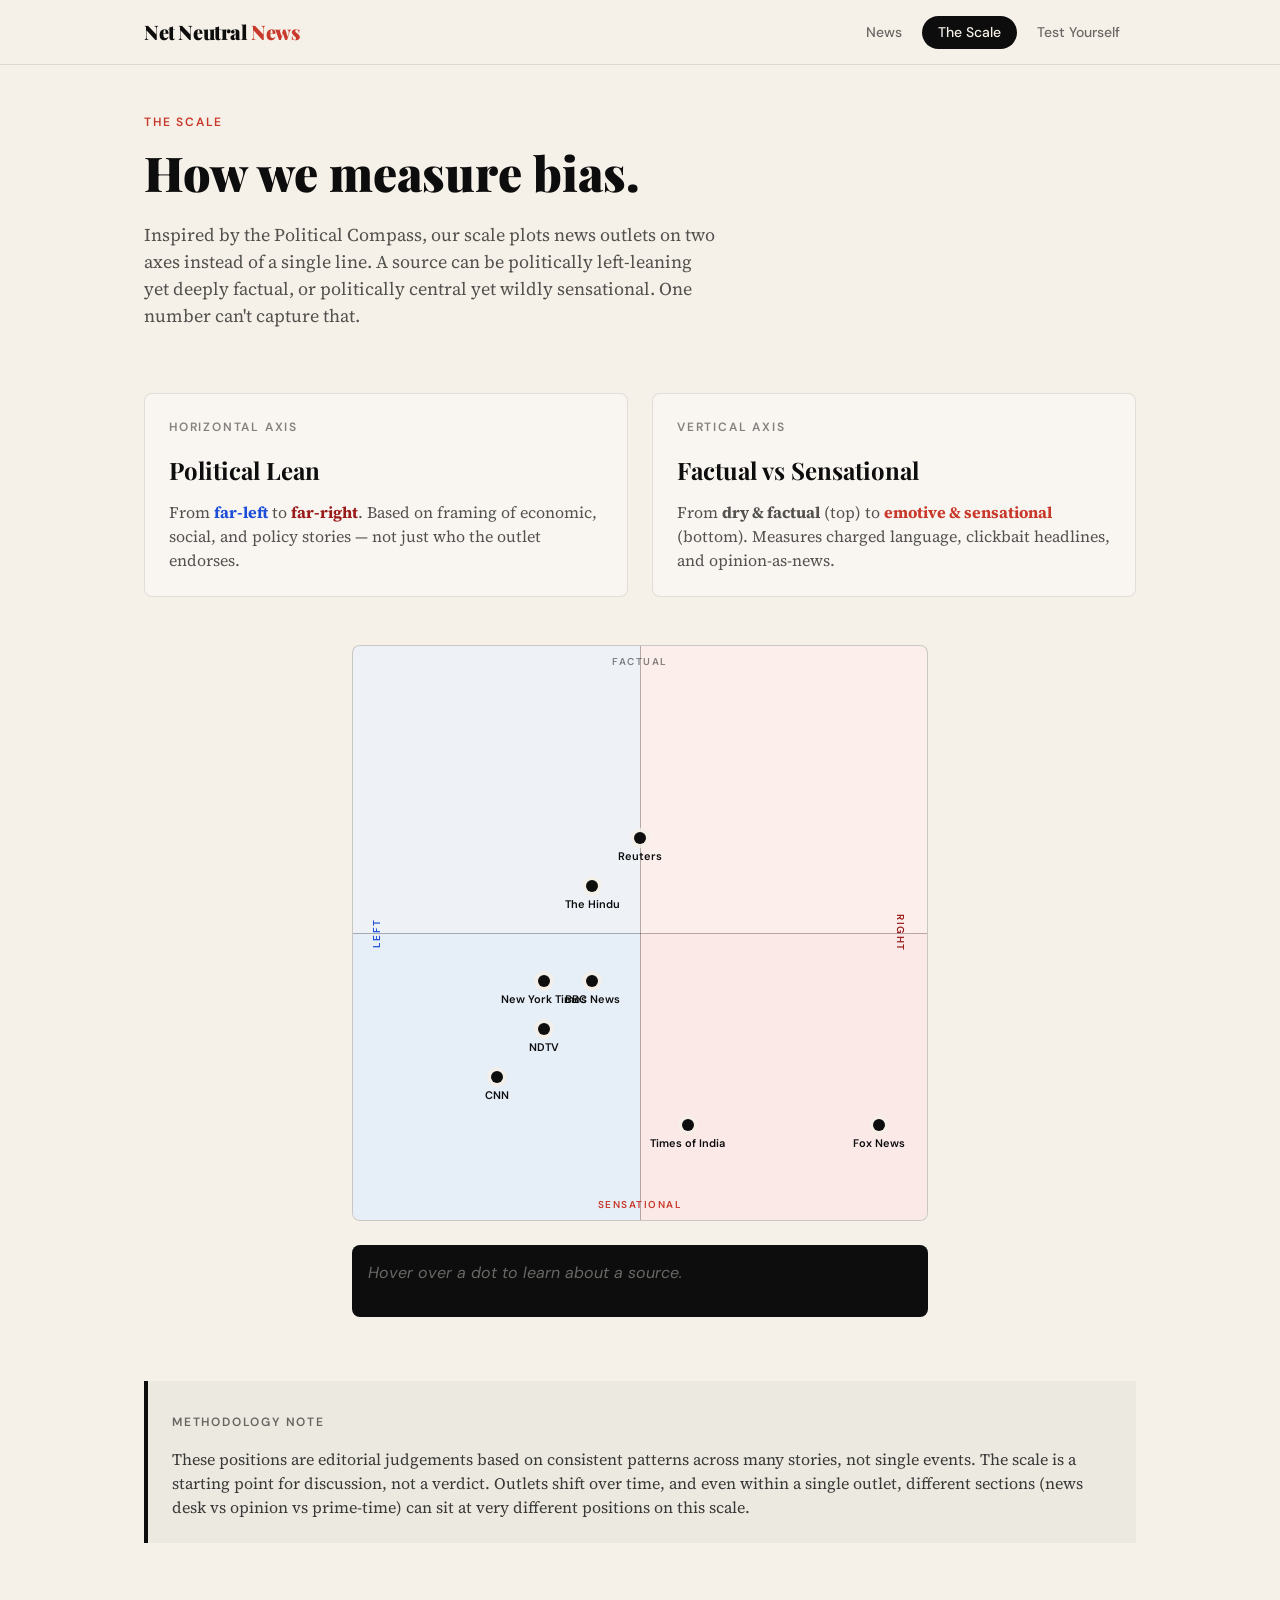
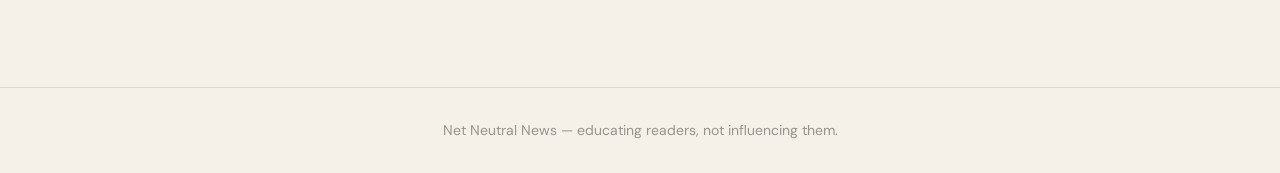
==== compass/index.html @ 78da89da "Fix: moved files to repo root" ====
<!DOCTYPE html>
<html lang="en">
<head>
  <meta charset="UTF-8">
  <meta name="viewport" content="width=device-width, initial-scale=1.0">
  <title>The Scale · Net Neutral News</title>
  <link rel="stylesheet" href="/assets/css/style.css">
</head>
<body>
  <div id="navbar-slot"></div>

  <div class="container">
    <p class="eyebrow">The Scale</p>
    <h1 class="hero">How we measure bias.</h1>
    <p class="lede">
      Inspired by the Political Compass, our scale plots news outlets on two axes
      instead of a single line. A source can be politically left-leaning yet deeply
      factual, or politically central yet wildly sensational. One number can't
      capture that.
    </p>

    <div class="compass-axes-grid">
      <div class="axis-card">
        <p class="eyebrow" style="color: rgba(13,13,13,0.5)">Horizontal Axis</p>
        <h3>Political Lean</h3>
        <p style="color: rgba(13,13,13,0.7)">
          From <strong style="color: #1d4ed8">far-left</strong> to
          <strong style="color: #991b1b">far-right</strong>. Based on framing of
          economic, social, and policy stories — not just who the outlet endorses.
        </p>
      </div>
      <div class="axis-card">
        <p class="eyebrow" style="color: rgba(13,13,13,0.5)">Vertical Axis</p>
        <h3>Factual vs Sensational</h3>
        <p style="color: rgba(13,13,13,0.7)">
          From <strong>dry & factual</strong> (top) to
          <strong style="color: var(--accent)">emotive & sensational</strong> (bottom).
          Measures charged language, clickbait headlines, and opinion-as-news.
        </p>
      </div>
    </div>

    <div class="compass-plot-wrapper">
      <div class="compass-plot" id="compass-plot">
        <div class="compass-quadrants"><div></div><div></div><div></div><div></div></div>
        <div class="compass-axis-h"></div>
        <div class="compass-axis-v"></div>
        <div class="compass-label top">Factual</div>
        <div class="compass-label bottom">Sensational</div>
        <div class="compass-label left">Left</div>
        <div class="compass-label right">Right</div>
      </div>
      <div class="compass-info empty" id="compass-info">
        Hover over a dot to learn about a source.
      </div>
    </div>

    <div class="method-note">
      <p class="eyebrow" style="color: rgba(13,13,13,0.6)">Methodology Note</p>
      <p>
        These positions are editorial judgements based on consistent patterns across
        many stories, not single events. The scale is a starting point for discussion,
        not a verdict. Outlets shift over time, and even within a single outlet,
        different sections (news desk vs opinion vs prime-time) can sit at very
        different positions on this scale.
      </p>
    </div>
  </div>

  <div id="footer-slot"></div>

  <script src="/assets/js/site.js"></script>
  <script>
    renderSiteChrome('compass');

    (async function () {
      const plot = document.getElementById('compass-plot');
      const info = document.getElementById('compass-info');
      try {
        const sources = await loadJSON('sources/sources.json');

        // Plot each source
        sources.forEach((s) => {
          const x = biasToPercent(s.bias.political);
          // factual high = top of chart = low percent.
          // We store "sensational" so map: y = biasToPercent(sensational)
          const y = biasToPercent(s.bias.sensational);

          const dot = document.createElement('div');
          dot.className = 'compass-dot';
          dot.style.left = `${x}%`;
          dot.style.top  = `${y}%`;
          dot.innerHTML = `
            <div class="point"></div>
            <div class="dot-label">${escapeHTML(s.name)}</div>
          `;
          dot.addEventListener('mouseenter', () => {
            info.classList.remove('empty');
            info.innerHTML = `
              <div class="name">${escapeHTML(s.name)}</div>
              <div class="desc">${escapeHTML(s.description)}</div>
            `;
          });
          dot.addEventListener('mouseleave', () => {
            info.classList.add('empty');
            info.innerHTML = 'Hover over a dot to learn about a source.';
          });
          plot.appendChild(dot);
        });

        // If user came here via a shared link with ?x=...&y=..., plot them too
        const params = new URLSearchParams(window.location.search);
        const ux = parseFloat(params.get('x'));
        const uy = parseFloat(params.get('y'));
        if (!isNaN(ux) && !isNaN(uy)) {
          const dot = document.createElement('div');
          dot.className = 'compass-dot user-dot';
          dot.style.left = `${biasToPercent(ux)}%`;
          dot.style.top  = `${biasToPercent(uy)}%`;
          dot.innerHTML = `
            <div class="point"></div>
            <div class="dot-label">You</div>
          `;
          plot.appendChild(dot);

          info.classList.remove('empty');
          info.innerHTML = `
            <div class="name">Your position</div>
            <div class="desc">
              Political: ${biasLabel(ux)} (${ux.toFixed(1)}) ·
              ${uy >= 0 ? 'Sensational' : 'Factual'} (${Math.abs(uy).toFixed(1)})
            </div>
          `;
        }
      } catch (err) {
        console.error(err);
        info.innerHTML = 'Failed to load source data.';
      }
    })();
  </script>
</body>
</html>
---- assets/css/style.css ----
@import url('https://fonts.googleapis.com/css2?family=Playfair+Display:wght@400;700;900&family=Source+Serif+4:ital,wght@0,400;0,600;1,400&family=DM+Sans:wght@400;500;600;700&display=swap');

:root {
  --ink: #0D0D0D;
  --paper: #F5F0E8;
  --accent: #C8392B;
  --mist: #ECE9E1;
  --green: #16a34a;
  --red: #dc2626;
}

* { box-sizing: border-box; margin: 0; padding: 0; }

html, body { background: var(--paper); color: var(--ink); }
body {
  font-family: 'Source Serif 4', Georgia, serif;
  min-height: 100vh;
  line-height: 1.5;
}
a { color: inherit; text-decoration: none; }
button { font: inherit; cursor: pointer; }

/* ─── Navbar ───────────────────────────────────────────────── */
.navbar {
  border-bottom: 1px solid rgba(13, 13, 13, 0.1);
  background: rgba(245, 240, 232, 0.9);
  backdrop-filter: blur(8px);
  position: sticky;
  top: 0;
  z-index: 50;
}
.navbar-inner {
  max-width: 1024px;
  margin: 0 auto;
  padding: 0 1rem;
  height: 64px;
  display: flex;
  align-items: center;
  justify-content: space-between;
}
.logo {
  font-family: 'Playfair Display', serif;
  font-weight: 900;
  font-size: 1.25rem;
  letter-spacing: -0.02em;
}
.logo .accent { color: var(--accent); }
.nav-links { display: flex; gap: 0.25rem; flex-wrap: wrap; }
.nav-link {
  padding: 0.375rem 1rem;
  border-radius: 9999px;
  font-family: 'DM Sans', sans-serif;
  font-size: 0.875rem;
  font-weight: 500;
  color: rgba(13, 13, 13, 0.6);
  transition: all 0.2s;
}
.nav-link:hover { color: var(--ink); background: var(--mist); }
.nav-link.active { background: var(--ink); color: var(--paper); }

/* ─── Layout ───────────────────────────────────────────────── */
.container { max-width: 1024px; margin: 0 auto; padding: 3rem 1rem; }
.container-narrow { max-width: 768px; margin: 0 auto; padding: 3rem 1rem; }

/* ─── Typography ───────────────────────────────────────────── */
.eyebrow {
  font-family: 'DM Sans', sans-serif;
  font-size: 0.75rem;
  font-weight: 600;
  letter-spacing: 0.15em;
  text-transform: uppercase;
  color: var(--accent);
  margin-bottom: 1rem;
}
h1.hero {
  font-family: 'Playfair Display', serif;
  font-weight: 900;
  font-size: 3rem;
  line-height: 1.05;
  margin-bottom: 1.5rem;
}
.lede {
  font-size: 1.125rem;
  color: rgba(13, 13, 13, 0.7);
  max-width: 36rem;
  margin-bottom: 4rem;
}
.font-display { font-family: 'Playfair Display', serif; }
.font-ui { font-family: 'DM Sans', sans-serif; }

/* ─── Story list ───────────────────────────────────────────── */
.story-card {
  display: block;
  padding: 1.5rem;
  border: 1px solid rgba(13, 13, 13, 0.1);
  border-radius: 0.5rem;
  background: rgba(255, 255, 255, 0.4);
  margin-bottom: 1.5rem;
  transition: all 0.2s;
}
.story-card:hover { background: rgba(255, 255, 255, 0.8); border-color: rgba(13, 13, 13, 0.3); }
.story-card h2 {
  font-family: 'Playfair Display', serif;
  font-weight: 700;
  font-size: 1.5rem;
  margin: 0.5rem 0;
  transition: color 0.2s;
}
.story-card:hover h2 { color: var(--accent); }
.story-meta {
  display: flex; align-items: center; gap: 0.75rem;
  font-family: 'DM Sans', sans-serif; font-size: 0.75rem;
}
.story-meta .category {
  font-weight: 600; letter-spacing: 0.15em;
  text-transform: uppercase; color: var(--accent);
}
.story-meta .date { color: rgba(13, 13, 13, 0.4); }
.story-summary { color: rgba(13, 13, 13, 0.7); }

/* ─── Story detail ─────────────────────────────────────────── */
.back-link {
  font-family: 'DM Sans', sans-serif; font-size: 0.875rem;
  color: rgba(13, 13, 13, 0.4); margin-bottom: 2rem; display: inline-block;
}
.back-link:hover { color: var(--ink); }
.story-header {
  margin-bottom: 3rem; padding-bottom: 2rem;
  border-bottom: 1px solid rgba(13, 13, 13, 0.1);
}
.story-header h1 {
  font-family: 'Playfair Display', serif;
  font-weight: 900; font-size: 3rem; line-height: 1.1; margin: 1rem 0 1.5rem;
}
.story-summary-large { font-size: 1.25rem; color: rgba(13, 13, 13, 0.7); }
.section-label {
  font-family: 'DM Sans', sans-serif;
  font-size: 0.75rem; font-weight: 600;
  letter-spacing: 0.15em; text-transform: uppercase;
  color: rgba(13, 13, 13, 0.5); margin-bottom: 1.5rem;
}
.coverage {
  border: 1px solid rgba(13, 13, 13, 0.1);
  border-radius: 0.5rem; padding: 1.5rem;
  background: rgba(255, 255, 255, 0.4);
  margin-bottom: 1.5rem;
}
.coverage-head {
  display: flex; justify-content: space-between;
  gap: 1rem; margin-bottom: 1rem; flex-wrap: wrap;
}
.source-name { font-family: 'Playfair Display', serif; font-weight: 700; font-size: 1.125rem; }
.source-desc { font-family: 'DM Sans', sans-serif; font-size: 0.75rem; color: rgba(13, 13, 13, 0.5); margin-top: 0.125rem; }
.coverage-headline {
  font-family: 'Playfair Display', serif; font-weight: 700; font-size: 1.25rem;
  margin-bottom: 0.5rem; line-height: 1.3;
}
.coverage-excerpt { font-style: italic; color: rgba(13, 13, 13, 0.7); margin-bottom: 1rem; }
.bias-notes {
  border-left: 2px solid var(--accent);
  padding: 0.25rem 0 0.25rem 1rem;
  background: rgba(200, 57, 43, 0.05);
}
.bias-notes-label {
  font-family: 'DM Sans', sans-serif; font-size: 0.625rem; font-weight: 600;
  letter-spacing: 0.15em; text-transform: uppercase;
  color: var(--accent); margin-bottom: 0.25rem;
}
.bias-notes-text { font-family: 'DM Sans', sans-serif; font-size: 0.875rem; color: rgba(13, 13, 13, 0.8); }
.read-original {
  display: inline-block; margin-top: 1rem;
  font-family: 'DM Sans', sans-serif; font-size: 0.75rem;
  color: rgba(13, 13, 13, 0.4);
}
.read-original:hover { color: var(--accent); }

/* ─── Bias mini-bar (in coverage) ──────────────────────────── */
.bias-indicator { width: 10rem; flex-shrink: 0; }
.bias-bar-header { display: flex; justify-content: space-between; margin-bottom: 0.375rem;
  font-family: 'DM Sans', sans-serif; font-size: 0.625rem;
  font-weight: 600; letter-spacing: 0.15em; text-transform: uppercase;
}
.bias-bar-header .lbl { color: rgba(13, 13, 13, 0.5); }
.bias-bar-header .val { color: var(--ink); }
.bias-bar {
  position: relative; height: 0.5rem; border-radius: 9999px;
  background: linear-gradient(to right,
    #1d4ed8 0%, #3b82f6 20%, #93c5fd 35%,
    #16a34a 50%, #fca5a5 65%, #ef4444 80%, #991b1b 100%);
}
.bias-marker {
  position: absolute; top: 50%;
  transform: translate(-50%, -50%);
  width: 0.75rem; height: 0.75rem;
  background: var(--ink); border-radius: 9999px;
  border: 2px solid var(--paper);
  box-shadow: 0 2px 4px rgba(0,0,0,0.2);
}

/* ─── Reflection block ─────────────────────────────────────── */
.reflection {
  background: var(--ink); color: var(--paper);
  padding: 2rem; border-radius: 0.5rem; margin-top: 4rem;
}
.reflection h3 { font-family: 'Playfair Display', serif; font-size: 1.5rem; line-height: 1.3; margin: 0.75rem 0 1rem; }
.reflection .quiet { color: rgba(245, 240, 232, 0.6); }
.btn {
  display: inline-block; padding: 0.5rem 1.25rem;
  background: var(--accent); color: var(--paper);
  border-radius: 9999px; border: none;
  font-family: 'DM Sans', sans-serif; font-size: 0.875rem; font-weight: 600;
  transition: background 0.2s;
}
.btn:hover { background: #a82d22; }
.btn-dark { background: var(--ink); }
.btn-dark:hover { background: var(--accent); }
.btn-ghost { background: transparent; color: var(--ink); border: 1px solid rgba(13,13,13,0.2); }
.btn-ghost:hover { background: var(--mist); }

/* ─── Compass page ─────────────────────────────────────────── */
.compass-axes-grid {
  display: grid; grid-template-columns: 1fr 1fr;
  gap: 1.5rem; margin-bottom: 3rem;
}
@media (max-width: 720px) { .compass-axes-grid { grid-template-columns: 1fr; } }
.axis-card {
  border: 1px solid rgba(13, 13, 13, 0.1);
  border-radius: 0.5rem; padding: 1.5rem;
  background: rgba(255, 255, 255, 0.4);
}
.axis-card h3 {
  font-family: 'Playfair Display', serif;
  font-weight: 700; font-size: 1.5rem; margin: 0.5rem 0 0.75rem;
}
.compass-plot-wrapper { max-width: 36rem; margin: 0 auto; }
.compass-plot {
  position: relative; aspect-ratio: 1;
  border: 1px solid rgba(13, 13, 13, 0.2);
  border-radius: 0.5rem;
  background: rgba(255, 255, 255, 0.4);
  overflow: hidden;
}
.compass-quadrants { position: absolute; inset: 0; display: grid; grid-template: 1fr 1fr / 1fr 1fr; }
.compass-quadrants > div:nth-child(1) { background: rgba(219, 234, 254, 0.4); }
.compass-quadrants > div:nth-child(2) { background: rgba(254, 226, 226, 0.4); }
.compass-quadrants > div:nth-child(3) { background: rgba(219, 234, 254, 0.6); }
.compass-quadrants > div:nth-child(4) { background: rgba(254, 226, 226, 0.6); }
.compass-axis-h, .compass-axis-v { position: absolute; background: rgba(13, 13, 13, 0.3); }
.compass-axis-h { top: 50%; left: 0; right: 0; height: 1px; }
.compass-axis-v { left: 50%; top: 0; bottom: 0; width: 1px; }
.compass-label {
  position: absolute;
  font-family: 'DM Sans', sans-serif; font-size: 0.625rem;
  font-weight: 600; letter-spacing: 0.15em; text-transform: uppercase;
}
.compass-label.top { top: 0.5rem; left: 50%; transform: translateX(-50%); color: rgba(13, 13, 13, 0.5); }
.compass-label.bottom { bottom: 0.5rem; left: 50%; transform: translateX(-50%); color: var(--accent); }
.compass-label.left { left: 0.5rem; top: 50%; transform: translateY(-50%) rotate(-90deg); color: #1d4ed8; }
.compass-label.right { right: 0.5rem; top: 50%; transform: translateY(-50%) rotate(90deg); color: #991b1b; }
.compass-dot {
  position: absolute; cursor: pointer;
  transform: translate(-50%, -50%);
  z-index: 2;
}
.compass-dot .point {
  width: 0.75rem; height: 0.75rem;
  border-radius: 9999px; background: var(--ink);
  box-shadow: 0 0 0 4px rgba(245, 240, 232, 0.8);
  transition: all 0.2s;
}
.compass-dot:hover .point { transform: scale(1.5); box-shadow: 0 0 0 4px rgba(200, 57, 43, 0.3); }
.compass-dot .dot-label {
  position: absolute; top: 1rem; left: 50%;
  transform: translateX(-50%); white-space: nowrap;
  font-family: 'DM Sans', sans-serif; font-size: 0.6875rem; font-weight: 600;
}
.compass-dot.user-dot .point {
  background: var(--accent); width: 1.25rem; height: 1.25rem;
  box-shadow: 0 0 0 6px rgba(200, 57, 43, 0.25);
  z-index: 3;
}
.compass-dot.user-dot .dot-label {
  font-weight: 700; color: var(--accent);
  font-size: 0.75rem; top: 1.5rem;
}
.compass-info {
  margin-top: 1.5rem; padding: 1rem;
  background: var(--ink); color: var(--paper);
  border-radius: 0.5rem; min-height: 4.5rem;
}
.compass-info.empty { color: rgba(245, 240, 232, 0.4); font-style: italic; }
.compass-info .name { font-family: 'Playfair Display', serif; font-weight: 700; font-size: 1.125rem; }
.compass-info .desc { font-size: 0.875rem; color: rgba(245, 240, 232, 0.7); margin-top: 0.25rem; }

.method-note {
  margin-top: 4rem; padding: 1.5rem;
  border-left: 4px solid var(--ink); background: var(--mist);
}
.method-note p { color: rgba(13, 13, 13, 0.8); margin-top: 0.5rem; }

/* ─── Quiz ─────────────────────────────────────────────────── */
.quiz-progress-meta {
  display: flex; justify-content: space-between;
  font-family: 'DM Sans', sans-serif; font-size: 0.75rem;
  color: rgba(13, 13, 13, 0.5); margin-bottom: 0.75rem;
}
.quiz-progress-meta .cat {
  text-transform: uppercase; letter-spacing: 0.15em; font-weight: 600;
}
.quiz-progress-bar {
  height: 0.25rem; background: var(--mist);
  border-radius: 9999px; overflow: hidden; margin-bottom: 2.5rem;
}
.quiz-progress-fill {
  height: 100%; background: var(--accent);
  transition: width 0.3s; width: 0%;
}
.quiz-question {
  font-family: 'Playfair Display', serif; font-weight: 700;
  font-size: 1.75rem; line-height: 1.3; margin-bottom: 2rem;
}
.quiz-options { display: flex; flex-direction: column; gap: 0.75rem; margin-bottom: 2rem; }
.quiz-option {
  width: 100%; text-align: left; padding: 1rem;
  border-radius: 0.5rem;
  border: 2px solid rgba(13, 13, 13, 0.1);
  background: rgba(255, 255, 255, 0.4);
  font-family: 'Source Serif 4', Georgia, serif;
  font-size: 1rem; color: var(--ink);
  transition: all 0.2s;
}
.quiz-option:hover:not(:disabled) {
  border-color: rgba(13, 13, 13, 0.4);
  background: rgba(255, 255, 255, 0.8);
}
.quiz-option.selected { border-color: var(--ink); background: rgba(255, 255, 255, 0.95); }
.quiz-option.correct { border-color: var(--green); background: #f0fdf4; }
.quiz-option.wrong { border-color: var(--red); background: #fef2f2; }
.quiz-option.dimmed { opacity: 0.5; }
.quiz-option:disabled { cursor: default; }
.quiz-explanation {
  padding: 1.25rem; background: var(--ink); color: var(--paper);
  border-radius: 0.5rem; margin-bottom: 1.5rem;
}
.quiz-explanation .label {
  font-family: 'DM Sans', sans-serif; font-size: 0.625rem;
  font-weight: 600; letter-spacing: 0.15em; text-transform: uppercase;
  color: var(--accent); margin-bottom: 0.5rem;
}

/* Quiz mode chooser */
.mode-chooser { display: grid; grid-template-columns: 1fr 1fr; gap: 1.25rem; }
@media (max-width: 640px) { .mode-chooser { grid-template-columns: 1fr; } }
.mode-card {
  display: block; padding: 2rem;
  border: 2px solid rgba(13, 13, 13, 0.1);
  border-radius: 0.5rem;
  background: rgba(255, 255, 255, 0.5);
  transition: all 0.2s;
}
.mode-card:hover { border-color: var(--ink); background: rgba(255, 255, 255, 0.9); }
.mode-card h2 { font-family: 'Playfair Display', serif; font-weight: 700; font-size: 1.5rem; margin: 0.5rem 0 0.75rem; }
.mode-card p { color: rgba(13, 13, 13, 0.7); font-size: 0.95rem; }

/* Quiz result */
.quiz-result { text-align: center; }
.quiz-score {
  font-family: 'Playfair Display', serif; font-weight: 900;
  font-size: 4.5rem; margin: 0.5rem 0; line-height: 1;
}
.quiz-verdict {
  font-family: 'Playfair Display', serif; font-weight: 700;
  font-size: 1.5rem; margin-bottom: 1rem;
}
.quiz-result-text { color: rgba(13, 13, 13, 0.7); max-width: 32rem; margin: 0 auto 2rem; }
.quiz-result-actions { display: flex; gap: 0.75rem; justify-content: center; flex-wrap: wrap; }
.share-row {
  margin-top: 1.5rem; padding: 1rem;
  background: var(--mist); border-radius: 0.5rem;
  display: flex; gap: 0.5rem; align-items: center;
}
.share-row input {
  flex: 1; padding: 0.5rem 0.75rem;
  border: 1px solid rgba(13, 13, 13, 0.2);
  border-radius: 0.25rem; background: white;
  font-family: 'DM Sans', sans-serif; font-size: 0.875rem;
  color: var(--ink);
}
.share-row .copy-btn { white-space: nowrap; }
.copy-feedback {
  font-family: 'DM Sans', sans-serif; font-size: 0.75rem;
  color: var(--green); opacity: 0; transition: opacity 0.2s;
}
.copy-feedback.show { opacity: 1; }

footer {
  border-top: 1px solid rgba(13, 13, 13, 0.1);
  margin-top: 6rem; padding: 2rem; text-align: center;
  font-family: 'DM Sans', sans-serif; font-size: 0.875rem;
  color: rgba(13, 13, 13, 0.4);
}

.hidden { display: none !important; }
.empty { font-family: 'DM Sans', sans-serif; color: rgba(13, 13, 13, 0.4); }

@media (max-width: 640px) {
  h1.hero, .story-header h1 { font-size: 2.25rem; }
  .quiz-question { font-size: 1.375rem; }
}
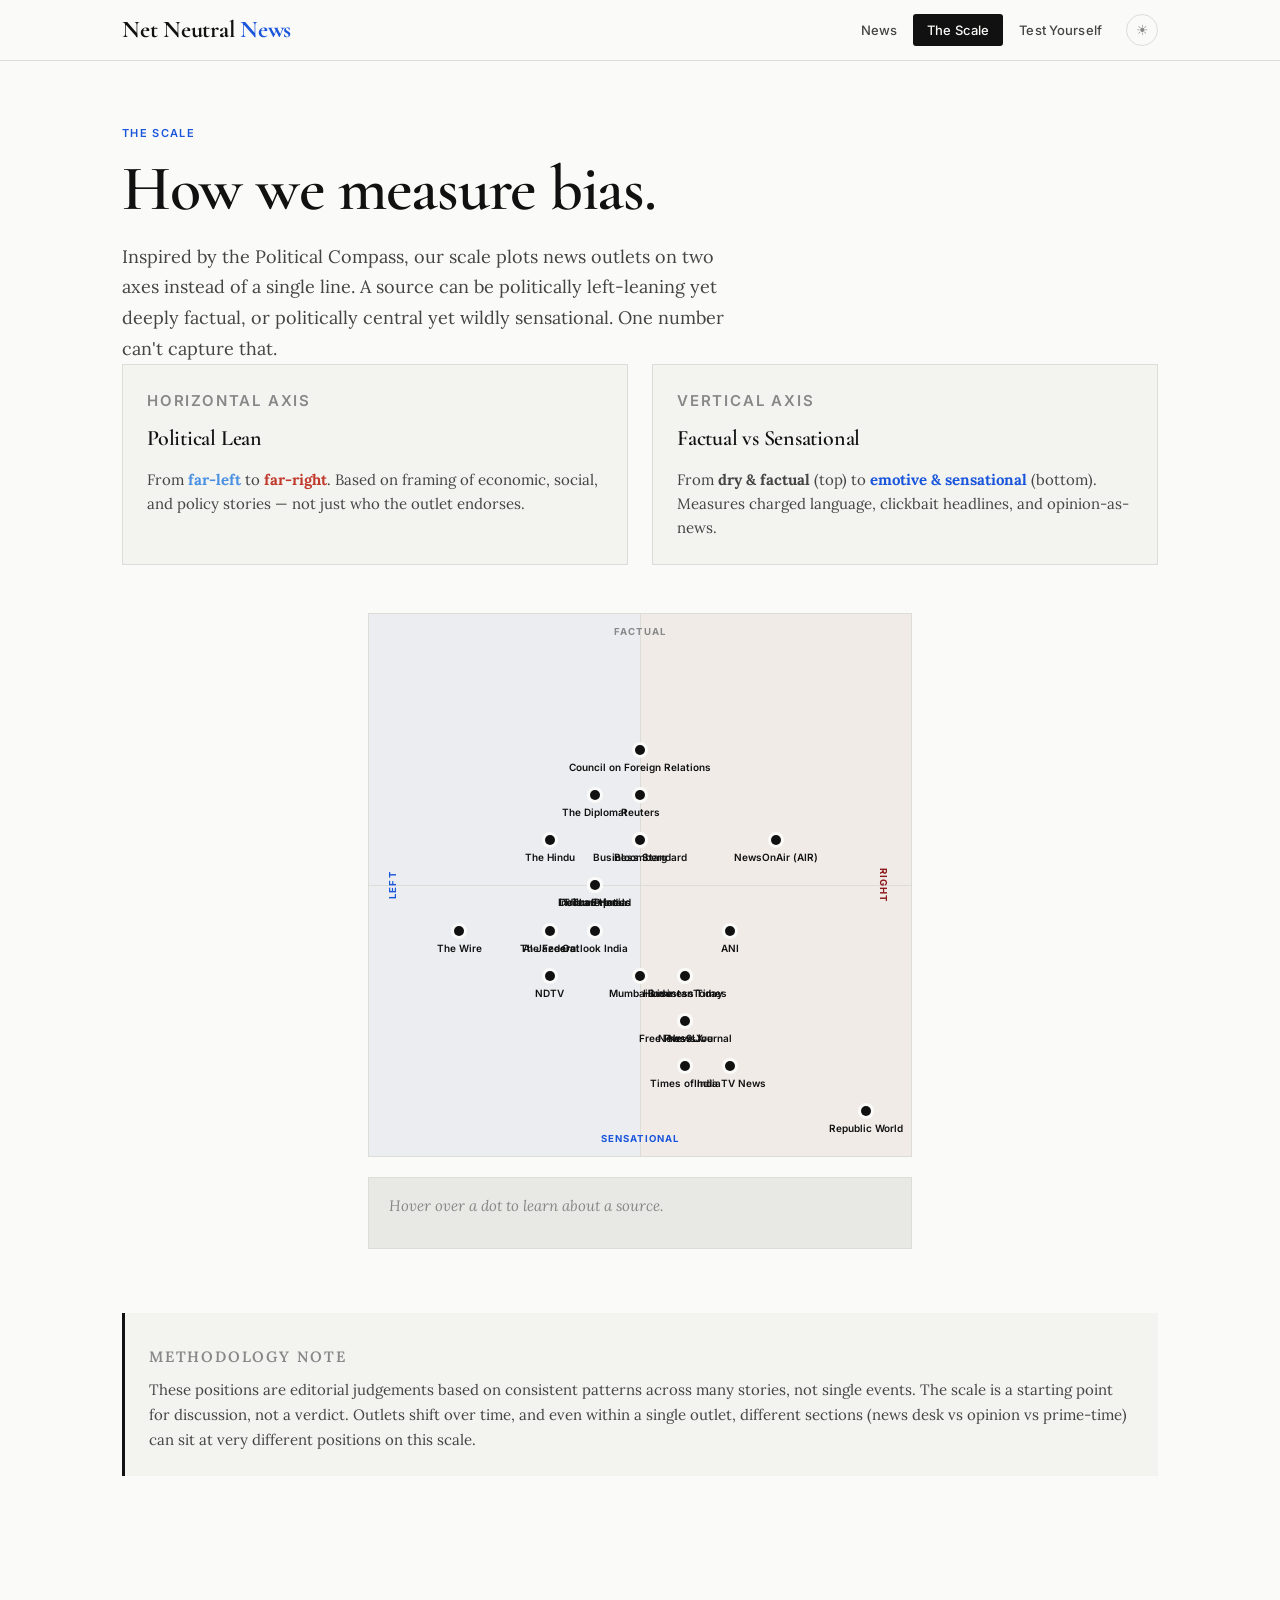
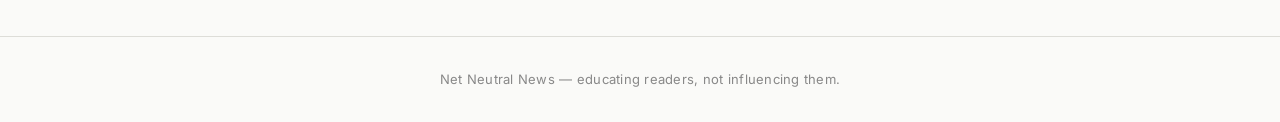
==== commit 4e6c9656: "Fix dark mode readability + high-res result image export" ====
--- a/compass/index.html
+++ b/compass/index.html
@@ -5,12 +5,20 @@
   <meta name="viewport" content="width=device-width, initial-scale=1.0">
   <title>The Scale · Net Neutral News</title>
   <link rel="stylesheet" href="/assets/css/style.css">
+  <style>
+    /* All compass text uses CSS vars — dark mode safe */
+    .axis-card .eyebrow { color: var(--ink-3); }
+    .axis-card p        { color: var(--ink-2); }
+    .method-note .eyebrow { color: var(--ink-3); }
+    .left-col  { color: #4a90e2; }
+    .right-col { color: #c0392b; }
+  </style>
 </head>
 <body>
   <div id="navbar-slot"></div>
 
   <div class="container">
-    <p class="eyebrow">The Scale</p>
+    <p class="eyebrow eyebrow-accent">The Scale</p>
     <h1 class="hero">How we measure bias.</h1>
     <p class="lede">
       Inspired by the Political Compass, our scale plots news outlets on two axes
@@ -21,20 +29,20 @@
 
     <div class="compass-axes-grid">
       <div class="axis-card">
-        <p class="eyebrow" style="color: rgba(13,13,13,0.5)">Horizontal Axis</p>
+        <p class="eyebrow">Horizontal Axis</p>
         <h3>Political Lean</h3>
-        <p style="color: rgba(13,13,13,0.7)">
-          From <strong style="color: #1d4ed8">far-left</strong> to
-          <strong style="color: #991b1b">far-right</strong>. Based on framing of
+        <p>
+          From <strong class="left-col">far-left</strong> to
+          <strong class="right-col">far-right</strong>. Based on framing of
           economic, social, and policy stories — not just who the outlet endorses.
         </p>
       </div>
       <div class="axis-card">
-        <p class="eyebrow" style="color: rgba(13,13,13,0.5)">Vertical Axis</p>
+        <p class="eyebrow">Vertical Axis</p>
         <h3>Factual vs Sensational</h3>
-        <p style="color: rgba(13,13,13,0.7)">
-          From <strong>dry & factual</strong> (top) to
-          <strong style="color: var(--accent)">emotive & sensational</strong> (bottom).
+        <p>
+          From <strong>dry &amp; factual</strong> (top) to
+          <strong style="color: var(--accent)">emotive &amp; sensational</strong> (bottom).
           Measures charged language, clickbait headlines, and opinion-as-news.
         </p>
       </div>
@@ -56,7 +64,7 @@
     </div>
 
     <div class="method-note">
-      <p class="eyebrow" style="color: rgba(13,13,13,0.6)">Methodology Note</p>
+      <p class="eyebrow">Methodology Note</p>
       <p>
         These positions are editorial judgements based on consistent patterns across
         many stories, not single events. The scale is a starting point for discussion,
@@ -79,11 +87,8 @@
       try {
         const sources = await loadJSON('sources/sources.json');
 
-        // Plot each source
         sources.forEach((s) => {
           const x = biasToPercent(s.bias.political);
-          // factual high = top of chart = low percent.
-          // We store "sensational" so map: y = biasToPercent(sensational)
           const y = biasToPercent(s.bias.sensational);
 
           const dot = document.createElement('div');
@@ -108,7 +113,6 @@
           plot.appendChild(dot);
         });
 
-        // If user came here via a shared link with ?x=...&y=..., plot them too
         const params = new URLSearchParams(window.location.search);
         const ux = parseFloat(params.get('x'));
         const uy = parseFloat(params.get('y'));
@@ -117,17 +121,13 @@
           dot.className = 'compass-dot user-dot';
           dot.style.left = `${biasToPercent(ux)}%`;
           dot.style.top  = `${biasToPercent(uy)}%`;
-          dot.innerHTML = `
-            <div class="point"></div>
-            <div class="dot-label">You</div>
-          `;
+          dot.innerHTML = `<div class="point"></div><div class="dot-label">You</div>`;
           plot.appendChild(dot);
-
           info.classList.remove('empty');
           info.innerHTML = `
             <div class="name">Your position</div>
             <div class="desc">
-              Political: ${biasLabel(ux)} (${ux.toFixed(1)}) ·
+              Political: ${biasLabel(ux)} (${ux.toFixed(1)}) &nbsp;·&nbsp;
               ${uy >= 0 ? 'Sensational' : 'Factual'} (${Math.abs(uy).toFixed(1)})
             </div>
           `;
--- a/assets/css/style.css
+++ b/assets/css/style.css
@@ -1,409 +1,697 @@
-@import url('https://fonts.googleapis.com/css2?family=Playfair+Display:wght@400;700;900&family=Source+Serif+4:ital,wght@0,400;0,600;1,400&family=DM+Sans:wght@400;500;600;700&display=swap');
-
+@import url('https://fonts.googleapis.com/css2?family=Cormorant+Garamond:ital,wght@0,400;0,500;0,600;0,700;1,400;1,600&family=Lora:ital,wght@0,400;0,500;0,600;1,400;1,500&family=Inter:wght@300;400;500;600;700&display=swap');
+
+/* ─── Design tokens (light) ──────────────────────────────────────── */
 :root {
-  --ink: #0D0D0D;
-  --paper: #F5F0E8;
-  --accent: #C8392B;
-  --mist: #ECE9E1;
-  --green: #16a34a;
-  --red: #dc2626;
-}
-
-* { box-sizing: border-box; margin: 0; padding: 0; }
-
-html, body { background: var(--paper); color: var(--ink); }
+  --ink:         #111111;
+  --ink-2:       #444444;
+  --ink-3:       #888888;
+  --ink-4:       #BBBBBB;
+  --paper:       #FAFAF8;
+  --paper-2:     #F3F3F0;
+  --paper-3:     #E8E8E4;
+  --accent:      #1a56db;
+  --accent-2:    #1340a8;
+  --rule:        #DDDDD8;
+
+  --font-display: 'Cormorant Garamond', 'Georgia', serif;
+  --font-body:    'Lora', 'Georgia', serif;
+  --font-ui:      'Inter', system-ui, sans-serif;
+}
+
+/* ─── Dark mode tokens ───────────────────────────────────────────── */
+body.dark {
+  --ink:         #E8E4DC;
+  --ink-2:       #A8A49C;
+  --ink-3:       #706C66;
+  --ink-4:       #4A4844;
+  --paper:       #141414;
+  --paper-2:     #1C1C1C;
+  --paper-3:     #252525;
+  --accent:      #4d8ef0;
+  --accent-2:    #2d6fd4;
+  --rule:        #2A2A2A;
+}
+
+/* ─── Reset ──────────────────────────────────────────────────────── */
+*, *::before, *::after { box-sizing: border-box; margin: 0; padding: 0; }
+html { font-size: 16px; -webkit-font-smoothing: antialiased; }
 body {
-  font-family: 'Source Serif 4', Georgia, serif;
+  background: var(--paper);
+  color: var(--ink);
+  font-family: var(--font-body);
+  line-height: 1.6;
   min-height: 100vh;
-  line-height: 1.5;
+  transition: background 0.2s, color 0.2s;
 }
 a { color: inherit; text-decoration: none; }
-button { font: inherit; cursor: pointer; }
-
-/* ─── Navbar ───────────────────────────────────────────────── */
+button { font: inherit; cursor: pointer; border: none; background: none; }
+img { display: block; max-width: 100%; }
+
+/* ─── Navbar ─────────────────────────────────────────────────────── */
 .navbar {
-  border-bottom: 1px solid rgba(13, 13, 13, 0.1);
-  background: rgba(245, 240, 232, 0.9);
-  backdrop-filter: blur(8px);
+  border-bottom: 1px solid var(--rule);
+  background: var(--paper);
   position: sticky;
   top: 0;
-  z-index: 50;
+  z-index: 100;
+  transition: background 0.2s, border-color 0.2s;
 }
 .navbar-inner {
-  max-width: 1024px;
+  max-width: 1100px;
   margin: 0 auto;
-  padding: 0 1rem;
-  height: 64px;
+  padding: 0 2rem;
+  height: 60px;
   display: flex;
   align-items: center;
   justify-content: space-between;
 }
 .logo {
-  font-family: 'Playfair Display', serif;
-  font-weight: 900;
-  font-size: 1.25rem;
+  font-family: var(--font-display);
+  font-weight: 700;
+  font-size: 1.5rem;
+  letter-spacing: -0.01em;
+  line-height: 1;
+}
+.logo .accent { color: var(--accent); }
+.nav-links { display: flex; gap: 0.125rem; }
+.nav-link {
+  padding: 0.375rem 0.875rem;
+  border-radius: 3px;
+  font-family: var(--font-ui);
+  font-size: 0.8125rem;
+  font-weight: 500;
+  letter-spacing: 0.01em;
+  color: var(--ink-2);
+  transition: background 0.15s, color 0.15s;
+}
+.nav-link:hover { color: var(--ink); background: var(--paper-2); }
+.nav-link.active { background: var(--ink); color: var(--paper); }
+
+/* Dark mode toggle */
+.dark-toggle {
+  background: none;
+  border: 1px solid var(--rule);
+  color: var(--ink-3);
+  width: 32px;
+  height: 32px;
+  border-radius: 50%;
+  cursor: pointer;
+  display: flex;
+  align-items: center;
+  justify-content: center;
+  font-size: 14px;
+  transition: border-color 0.15s, color 0.15s, background 0.15s;
+  flex-shrink: 0;
+  margin-left: 0.5rem;
+}
+.dark-toggle:hover {
+  border-color: var(--ink-3);
+  color: var(--ink);
+  background: var(--paper-2);
+}
+
+/* ─── Layout ─────────────────────────────────────────────────────── */
+.container        { max-width: 1100px; margin: 0 auto; padding: 4rem 2rem; }
+.container-narrow { max-width:  780px; margin: 0 auto; padding: 4rem 2rem; }
+
+/* ─── Typography ─────────────────────────────────────────────────── */
+.section-label, .eyebrow {
+  font-family: var(--font-ui);
+  font-size: 0.6875rem;
+  font-weight: 600;
+  letter-spacing: 0.12em;
+  text-transform: uppercase;
+  color: var(--ink-3);
+}
+.eyebrow-accent { color: var(--accent); }
+
+h1.hero {
+  font-family: var(--font-display);
+  font-weight: 600;
+  font-size: clamp(2.5rem, 5vw, 4rem);
+  line-height: 1.05;
   letter-spacing: -0.02em;
-}
-.logo .accent { color: var(--accent); }
-.nav-links { display: flex; gap: 0.25rem; flex-wrap: wrap; }
-.nav-link {
-  padding: 0.375rem 1rem;
-  border-radius: 9999px;
-  font-family: 'DM Sans', sans-serif;
+  margin: 0.75rem 0 1.25rem;
+}
+.lede {
+  font-family: var(--font-body);
+  font-size: 1.125rem;
+  color: var(--ink-2);
+  line-height: 1.7;
+  max-width: 38rem;
+}
+
+/* ─── Homepage story list ────────────────────────────────────────── */
+.section-divider {
+  display: flex;
+  align-items: center;
+  gap: 1rem;
+  margin: 3rem 0 1.25rem;
+}
+.section-divider-label {
+  font-family: var(--font-ui);
   font-size: 0.875rem;
-  font-weight: 500;
-  color: rgba(13, 13, 13, 0.6);
-  transition: all 0.2s;
-}
-.nav-link:hover { color: var(--ink); background: var(--mist); }
-.nav-link.active { background: var(--ink); color: var(--paper); }
-
-/* ─── Layout ───────────────────────────────────────────────── */
-.container { max-width: 1024px; margin: 0 auto; padding: 3rem 1rem; }
-.container-narrow { max-width: 768px; margin: 0 auto; padding: 3rem 1rem; }
-
-/* ─── Typography ───────────────────────────────────────────── */
-.eyebrow {
-  font-family: 'DM Sans', sans-serif;
-  font-size: 0.75rem;
-  font-weight: 600;
+  font-weight: 700;
   letter-spacing: 0.15em;
   text-transform: uppercase;
   color: var(--accent);
-  margin-bottom: 1rem;
-}
-h1.hero {
-  font-family: 'Playfair Display', serif;
-  font-weight: 900;
-  font-size: 3rem;
-  line-height: 1.05;
-  margin-bottom: 1.5rem;
-}
-.lede {
-  font-size: 1.125rem;
-  color: rgba(13, 13, 13, 0.7);
-  max-width: 36rem;
-  margin-bottom: 4rem;
-}
-.font-display { font-family: 'Playfair Display', serif; }
-.font-ui { font-family: 'DM Sans', sans-serif; }
-
-/* ─── Story list ───────────────────────────────────────────── */
+  white-space: nowrap;
+}
+.section-divider-rule {
+  flex: 1;
+  height: 1px;
+  background: var(--rule);
+}
 .story-card {
   display: block;
-  padding: 1.5rem;
-  border: 1px solid rgba(13, 13, 13, 0.1);
-  border-radius: 0.5rem;
-  background: rgba(255, 255, 255, 0.4);
-  margin-bottom: 1.5rem;
-  transition: all 0.2s;
-}
-.story-card:hover { background: rgba(255, 255, 255, 0.8); border-color: rgba(13, 13, 13, 0.3); }
+  padding: 1.375rem 0;
+  border-bottom: 1px solid var(--rule);
+  transition: none;
+}
+.story-card:first-of-type { border-top: 1px solid var(--rule); }
+.story-card-inner {
+  display: flex;
+  justify-content: space-between;
+  align-items: flex-start;
+  gap: 2rem;
+}
 .story-card h2 {
-  font-family: 'Playfair Display', serif;
-  font-weight: 700;
-  font-size: 1.5rem;
-  margin: 0.5rem 0;
-  transition: color 0.2s;
+  font-family: var(--font-display);
+  font-weight: 600;
+  font-size: 1.375rem;
+  line-height: 1.2;
+  letter-spacing: -0.01em;
+  margin-bottom: 0.375rem;
+  transition: color 0.15s;
 }
 .story-card:hover h2 { color: var(--accent); }
-.story-meta {
-  display: flex; align-items: center; gap: 0.75rem;
-  font-family: 'DM Sans', sans-serif; font-size: 0.75rem;
-}
-.story-meta .category {
-  font-weight: 600; letter-spacing: 0.15em;
-  text-transform: uppercase; color: var(--accent);
-}
-.story-meta .date { color: rgba(13, 13, 13, 0.4); }
-.story-summary { color: rgba(13, 13, 13, 0.7); }
-
-/* ─── Story detail ─────────────────────────────────────────── */
+.story-card .summary {
+  font-family: var(--font-body);
+  font-size: 0.9375rem;
+  color: var(--ink-2);
+  line-height: 1.55;
+  margin-bottom: 0.5rem;
+}
+.story-card .meta {
+  font-family: var(--font-ui);
+  font-size: 0.75rem;
+  color: var(--ink-4);
+  display: flex;
+  align-items: center;
+  gap: 0.75rem;
+}
+.story-card .source-count {
+  font-family: var(--font-ui);
+  font-size: 0.75rem;
+  color: var(--ink-4);
+  white-space: nowrap;
+  flex-shrink: 0;
+  padding-top: 0.25rem;
+  transition: color 0.15s;
+}
+.story-card:hover .source-count { color: var(--accent); }
+
+/* ─── Story detail ───────────────────────────────────────────────── */
 .back-link {
-  font-family: 'DM Sans', sans-serif; font-size: 0.875rem;
-  color: rgba(13, 13, 13, 0.4); margin-bottom: 2rem; display: inline-block;
+  font-family: var(--font-ui);
+  font-size: 0.8125rem;
+  color: var(--ink-3);
+  display: inline-flex;
+  align-items: center;
+  gap: 0.375rem;
+  margin-bottom: 2.5rem;
+  transition: color 0.15s;
 }
 .back-link:hover { color: var(--ink); }
 .story-header {
-  margin-bottom: 3rem; padding-bottom: 2rem;
-  border-bottom: 1px solid rgba(13, 13, 13, 0.1);
+  padding-bottom: 2.5rem;
+  margin-bottom: 3rem;
+  border-bottom: 3px double var(--rule);
+}
+.story-header .kicker {
+  font-family: var(--font-ui);
+  font-size: 0.6875rem;
+  font-weight: 700;
+  letter-spacing: 0.12em;
+  text-transform: uppercase;
+  color: var(--accent);
+  margin-bottom: 0.75rem;
 }
 .story-header h1 {
-  font-family: 'Playfair Display', serif;
-  font-weight: 900; font-size: 3rem; line-height: 1.1; margin: 1rem 0 1.5rem;
-}
-.story-summary-large { font-size: 1.25rem; color: rgba(13, 13, 13, 0.7); }
-.section-label {
-  font-family: 'DM Sans', sans-serif;
-  font-size: 0.75rem; font-weight: 600;
-  letter-spacing: 0.15em; text-transform: uppercase;
-  color: rgba(13, 13, 13, 0.5); margin-bottom: 1.5rem;
+  font-family: var(--font-display);
+  font-weight: 600;
+  font-size: clamp(1.875rem, 4vw, 3rem);
+  line-height: 1.1;
+  letter-spacing: -0.02em;
+  margin-bottom: 1.25rem;
+}
+.story-header .standfirst {
+  font-family: var(--font-body);
+  font-size: 1.1rem;
+  font-style: italic;
+  color: var(--ink-2);
+  line-height: 1.65;
+  border-left: 3px solid var(--accent);
+  padding-left: 1.25rem;
+}
+.story-header .meta {
+  font-family: var(--font-ui);
+  font-size: 0.75rem;
+  color: var(--ink-3);
+  margin-top: 1.25rem;
+}
+
+/* ─── Coverage cards ─────────────────────────────────────────────── */
+.coverage-section-label {
+  font-family: var(--font-ui);
+  font-size: 0.6875rem;
+  font-weight: 700;
+  letter-spacing: 0.12em;
+  text-transform: uppercase;
+  color: var(--ink-3);
+  margin-bottom: 2rem;
+  padding-bottom: 0.75rem;
+  border-bottom: 1px solid var(--rule);
 }
 .coverage {
-  border: 1px solid rgba(13, 13, 13, 0.1);
-  border-radius: 0.5rem; padding: 1.5rem;
-  background: rgba(255, 255, 255, 0.4);
-  margin-bottom: 1.5rem;
-}
+  margin-bottom: 2.5rem;
+  padding-bottom: 2.5rem;
+  border-bottom: 1px solid var(--rule);
+}
+.coverage:last-child { border-bottom: none; }
 .coverage-head {
-  display: flex; justify-content: space-between;
-  gap: 1rem; margin-bottom: 1rem; flex-wrap: wrap;
-}
-.source-name { font-family: 'Playfair Display', serif; font-weight: 700; font-size: 1.125rem; }
-.source-desc { font-family: 'DM Sans', sans-serif; font-size: 0.75rem; color: rgba(13, 13, 13, 0.5); margin-top: 0.125rem; }
+  display: flex;
+  justify-content: space-between;
+  align-items: flex-start;
+  gap: 1.5rem;
+  margin-bottom: 1rem;
+  flex-wrap: wrap;
+}
+.source-name {
+  font-family: var(--font-display);
+  font-weight: 700;
+  font-size: 1.125rem;
+  letter-spacing: -0.01em;
+}
+.source-desc {
+  font-family: var(--font-ui);
+  font-size: 0.75rem;
+  color: var(--ink-3);
+  margin-top: 0.2rem;
+}
 .coverage-headline {
-  font-family: 'Playfair Display', serif; font-weight: 700; font-size: 1.25rem;
-  margin-bottom: 0.5rem; line-height: 1.3;
-}
-.coverage-excerpt { font-style: italic; color: rgba(13, 13, 13, 0.7); margin-bottom: 1rem; }
+  font-family: var(--font-display);
+  font-weight: 600;
+  font-size: 1.3rem;
+  line-height: 1.25;
+  letter-spacing: -0.01em;
+  margin-bottom: 0.75rem;
+}
+.coverage-excerpt {
+  font-family: var(--font-body);
+  font-size: 0.9375rem;
+  font-style: italic;
+  color: var(--ink-2);
+  line-height: 1.65;
+  margin-bottom: 1.25rem;
+  padding-left: 1rem;
+  border-left: 2px solid var(--paper-3);
+}
 .bias-notes {
-  border-left: 2px solid var(--accent);
-  padding: 0.25rem 0 0.25rem 1rem;
-  background: rgba(200, 57, 43, 0.05);
+  background: var(--paper-2);
+  border-left: 3px solid var(--accent);
+  padding: 0.875rem 1rem;
 }
 .bias-notes-label {
-  font-family: 'DM Sans', sans-serif; font-size: 0.625rem; font-weight: 600;
-  letter-spacing: 0.15em; text-transform: uppercase;
-  color: var(--accent); margin-bottom: 0.25rem;
-}
-.bias-notes-text { font-family: 'DM Sans', sans-serif; font-size: 0.875rem; color: rgba(13, 13, 13, 0.8); }
+  font-family: var(--font-ui);
+  font-size: 0.625rem;
+  font-weight: 700;
+  letter-spacing: 0.12em;
+  text-transform: uppercase;
+  color: var(--accent);
+  margin-bottom: 0.375rem;
+}
+.bias-notes-text {
+  font-family: var(--font-ui);
+  font-size: 0.875rem;
+  color: var(--ink-2);
+  line-height: 1.6;
+}
 .read-original {
-  display: inline-block; margin-top: 1rem;
-  font-family: 'DM Sans', sans-serif; font-size: 0.75rem;
-  color: rgba(13, 13, 13, 0.4);
-}
-.read-original:hover { color: var(--accent); }
-
-/* ─── Bias mini-bar (in coverage) ──────────────────────────── */
-.bias-indicator { width: 10rem; flex-shrink: 0; }
-.bias-bar-header { display: flex; justify-content: space-between; margin-bottom: 0.375rem;
-  font-family: 'DM Sans', sans-serif; font-size: 0.625rem;
-  font-weight: 600; letter-spacing: 0.15em; text-transform: uppercase;
-}
-.bias-bar-header .lbl { color: rgba(13, 13, 13, 0.5); }
-.bias-bar-header .val { color: var(--ink); }
+  display: inline-block;
+  margin-top: 0.875rem;
+  font-family: var(--font-ui);
+  font-size: 0.75rem;
+  color: var(--ink-3);
+  border-bottom: 1px solid var(--rule);
+  padding-bottom: 1px;
+  transition: color 0.15s, border-color 0.15s;
+}
+.read-original:hover { color: var(--accent); border-color: var(--accent); }
+
+/* ─── Bias mini indicator ────────────────────────────────────────── */
+.bias-indicator { width: 9rem; flex-shrink: 0; }
+.bias-bar-header {
+  display: flex;
+  justify-content: space-between;
+  margin-bottom: 0.375rem;
+  font-family: var(--font-ui);
+  font-size: 0.6rem;
+  font-weight: 600;
+  letter-spacing: 0.08em;
+  text-transform: uppercase;
+}
+.bias-bar-header .lbl { color: var(--ink-3); }
+.bias-bar-header .val { color: var(--ink); font-weight: 700; }
 .bias-bar {
-  position: relative; height: 0.5rem; border-radius: 9999px;
+  position: relative;
+  height: 4px;
+  border-radius: 2px;
   background: linear-gradient(to right,
-    #1d4ed8 0%, #3b82f6 20%, #93c5fd 35%,
-    #16a34a 50%, #fca5a5 65%, #ef4444 80%, #991b1b 100%);
+    #1a56db 0%, #4a90e2 20%, #a8c7f5 38%,
+    #2a9d5c 50%,
+    #f5a8a8 62%, #e05252 80%, #8b1a1a 100%);
 }
 .bias-marker {
-  position: absolute; top: 50%;
+  position: absolute;
+  top: 50%;
   transform: translate(-50%, -50%);
-  width: 0.75rem; height: 0.75rem;
-  background: var(--ink); border-radius: 9999px;
+  width: 10px; height: 10px;
+  background: var(--ink);
+  border-radius: 50%;
   border: 2px solid var(--paper);
-  box-shadow: 0 2px 4px rgba(0,0,0,0.2);
-}
-
-/* ─── Reflection block ─────────────────────────────────────── */
+  box-shadow: 0 1px 3px rgba(0,0,0,0.3);
+}
+
+/* ─── Reflection block ───────────────────────────────────────────── */
 .reflection {
-  background: var(--ink); color: var(--paper);
-  padding: 2rem; border-radius: 0.5rem; margin-top: 4rem;
-}
-.reflection h3 { font-family: 'Playfair Display', serif; font-size: 1.5rem; line-height: 1.3; margin: 0.75rem 0 1rem; }
-.reflection .quiet { color: rgba(245, 240, 232, 0.6); }
+  background: var(--paper-3);
+  border: 1px solid var(--rule);
+  padding: 2.5rem;
+  margin-top: 4rem;
+}
+body.dark .reflection { background: var(--paper-2); }
+.reflection .kicker {
+  font-family: var(--font-ui);
+  font-size: 0.6875rem;
+  font-weight: 600;
+  letter-spacing: 0.12em;
+  text-transform: uppercase;
+  color: var(--accent);
+  margin-bottom: 0.75rem;
+}
+.reflection h3 {
+  font-family: var(--font-display);
+  font-weight: 600;
+  font-size: 1.625rem;
+  line-height: 1.3;
+  letter-spacing: -0.01em;
+  margin-bottom: 1.25rem;
+  color: var(--ink);
+}
+.reflection .quiet { color: var(--ink-3); }
+
+/* ─── Buttons ────────────────────────────────────────────────────── */
 .btn {
-  display: inline-block; padding: 0.5rem 1.25rem;
-  background: var(--accent); color: var(--paper);
-  border-radius: 9999px; border: none;
-  font-family: 'DM Sans', sans-serif; font-size: 0.875rem; font-weight: 600;
-  transition: background 0.2s;
-}
-.btn:hover { background: #a82d22; }
-.btn-dark { background: var(--ink); }
-.btn-dark:hover { background: var(--accent); }
-.btn-ghost { background: transparent; color: var(--ink); border: 1px solid rgba(13,13,13,0.2); }
-.btn-ghost:hover { background: var(--mist); }
-
-/* ─── Compass page ─────────────────────────────────────────── */
+  display: inline-block;
+  padding: 0.5rem 1.25rem;
+  background: var(--accent);
+  color: #fff;
+  font-family: var(--font-ui);
+  font-size: 0.8125rem;
+  font-weight: 600;
+  letter-spacing: 0.02em;
+  border: none;
+  cursor: pointer;
+  transition: background 0.15s;
+}
+.btn:hover { background: var(--accent-2); }
+.btn-dark { background: var(--ink); color: var(--paper); }
+.btn-dark:hover { background: var(--accent); color: #fff; }
+.btn-ghost {
+  background: transparent;
+  color: var(--ink);
+  border: 1px solid var(--rule);
+}
+.btn-ghost:hover { background: var(--paper-2); border-color: var(--ink-4); }
+
+/* ─── Compass page ───────────────────────────────────────────────── */
 .compass-axes-grid {
-  display: grid; grid-template-columns: 1fr 1fr;
-  gap: 1.5rem; margin-bottom: 3rem;
-}
-@media (max-width: 720px) { .compass-axes-grid { grid-template-columns: 1fr; } }
+  display: grid;
+  grid-template-columns: 1fr 1fr;
+  gap: 1.5rem;
+  margin-bottom: 3rem;
+}
+@media (max-width: 680px) { .compass-axes-grid { grid-template-columns: 1fr; } }
 .axis-card {
-  border: 1px solid rgba(13, 13, 13, 0.1);
-  border-radius: 0.5rem; padding: 1.5rem;
-  background: rgba(255, 255, 255, 0.4);
+  border: 1px solid var(--rule);
+  padding: 1.5rem;
+  background: var(--paper-2);
 }
 .axis-card h3 {
-  font-family: 'Playfair Display', serif;
-  font-weight: 700; font-size: 1.5rem; margin: 0.5rem 0 0.75rem;
-}
-.compass-plot-wrapper { max-width: 36rem; margin: 0 auto; }
+  font-family: var(--font-display);
+  font-weight: 600;
+  font-size: 1.375rem;
+  letter-spacing: -0.01em;
+  margin: 0.5rem 0 0.75rem;
+}
+.axis-card p { font-size: 0.9375rem; color: var(--ink-2); line-height: 1.6; }
+.compass-plot-wrapper { max-width: 34rem; margin: 0 auto; }
 .compass-plot {
-  position: relative; aspect-ratio: 1;
-  border: 1px solid rgba(13, 13, 13, 0.2);
-  border-radius: 0.5rem;
-  background: rgba(255, 255, 255, 0.4);
+  position: relative;
+  aspect-ratio: 1;
+  border: 1px solid var(--rule);
+  background: var(--paper-2);
   overflow: hidden;
 }
 .compass-quadrants { position: absolute; inset: 0; display: grid; grid-template: 1fr 1fr / 1fr 1fr; }
-.compass-quadrants > div:nth-child(1) { background: rgba(219, 234, 254, 0.4); }
-.compass-quadrants > div:nth-child(2) { background: rgba(254, 226, 226, 0.4); }
-.compass-quadrants > div:nth-child(3) { background: rgba(219, 234, 254, 0.6); }
-.compass-quadrants > div:nth-child(4) { background: rgba(254, 226, 226, 0.6); }
-.compass-axis-h, .compass-axis-v { position: absolute; background: rgba(13, 13, 13, 0.3); }
+.compass-quadrants > div:nth-child(1),
+.compass-quadrants > div:nth-child(3) { background: rgba(26,86,219,0.04); }
+.compass-quadrants > div:nth-child(2),
+.compass-quadrants > div:nth-child(4) { background: rgba(178,34,34,0.04); }
+.compass-axis-h, .compass-axis-v { position: absolute; background: var(--rule); }
 .compass-axis-h { top: 50%; left: 0; right: 0; height: 1px; }
 .compass-axis-v { left: 50%; top: 0; bottom: 0; width: 1px; }
 .compass-label {
   position: absolute;
-  font-family: 'DM Sans', sans-serif; font-size: 0.625rem;
-  font-weight: 600; letter-spacing: 0.15em; text-transform: uppercase;
-}
-.compass-label.top { top: 0.5rem; left: 50%; transform: translateX(-50%); color: rgba(13, 13, 13, 0.5); }
-.compass-label.bottom { bottom: 0.5rem; left: 50%; transform: translateX(-50%); color: var(--accent); }
-.compass-label.left { left: 0.5rem; top: 50%; transform: translateY(-50%) rotate(-90deg); color: #1d4ed8; }
-.compass-label.right { right: 0.5rem; top: 50%; transform: translateY(-50%) rotate(90deg); color: #991b1b; }
+  font-family: var(--font-ui);
+  font-size: 0.6rem;
+  font-weight: 700;
+  letter-spacing: 0.12em;
+  text-transform: uppercase;
+}
+.compass-label.top    { top: 0.625rem; left: 50%; transform: translateX(-50%); color: var(--ink-3); }
+.compass-label.bottom { bottom: 0.625rem; left: 50%; transform: translateX(-50%); color: var(--accent); }
+.compass-label.left   { left: 0.625rem; top: 50%; transform: translateY(-50%) rotate(-90deg); color: #1a56db; }
+.compass-label.right  { right: 0.625rem; top: 50%; transform: translateY(-50%) rotate(90deg); color: #8b1a1a; }
 .compass-dot {
-  position: absolute; cursor: pointer;
+  position: absolute;
+  cursor: pointer;
   transform: translate(-50%, -50%);
   z-index: 2;
 }
 .compass-dot .point {
-  width: 0.75rem; height: 0.75rem;
-  border-radius: 9999px; background: var(--ink);
-  box-shadow: 0 0 0 4px rgba(245, 240, 232, 0.8);
-  transition: all 0.2s;
-}
-.compass-dot:hover .point { transform: scale(1.5); box-shadow: 0 0 0 4px rgba(200, 57, 43, 0.3); }
+  width: 10px; height: 10px;
+  border-radius: 50%;
+  background: var(--ink);
+  box-shadow: 0 0 0 3px var(--paper);
+  transition: transform 0.15s;
+}
+.compass-dot:hover .point { transform: scale(1.6); }
 .compass-dot .dot-label {
-  position: absolute; top: 1rem; left: 50%;
-  transform: translateX(-50%); white-space: nowrap;
-  font-family: 'DM Sans', sans-serif; font-size: 0.6875rem; font-weight: 600;
+  position: absolute;
+  top: 14px; left: 50%;
+  transform: translateX(-50%);
+  white-space: nowrap;
+  font-family: var(--font-ui);
+  font-size: 0.625rem;
+  font-weight: 600;
+  color: var(--ink);
 }
 .compass-dot.user-dot .point {
-  background: var(--accent); width: 1.25rem; height: 1.25rem;
-  box-shadow: 0 0 0 6px rgba(200, 57, 43, 0.25);
-  z-index: 3;
-}
-.compass-dot.user-dot .dot-label {
-  font-weight: 700; color: var(--accent);
-  font-size: 0.75rem; top: 1.5rem;
-}
+  background: var(--accent);
+  width: 14px; height: 14px;
+  box-shadow: 0 0 0 4px rgba(26,86,219,0.2);
+}
+.compass-dot.user-dot .dot-label { color: var(--accent); font-size: 0.6875rem; top: 18px; }
 .compass-info {
-  margin-top: 1.5rem; padding: 1rem;
-  background: var(--ink); color: var(--paper);
-  border-radius: 0.5rem; min-height: 4.5rem;
-}
-.compass-info.empty { color: rgba(245, 240, 232, 0.4); font-style: italic; }
-.compass-info .name { font-family: 'Playfair Display', serif; font-weight: 700; font-size: 1.125rem; }
-.compass-info .desc { font-size: 0.875rem; color: rgba(245, 240, 232, 0.7); margin-top: 0.25rem; }
+  margin-top: 1.25rem;
+  padding: 1rem 1.25rem;
+  background: var(--paper-3);
+  border: 1px solid var(--rule);
+  min-height: 4.5rem;
+}
+.compass-info.empty { color: var(--ink-3); font-style: italic; font-family: var(--font-body); font-size: 0.9375rem; }
+.compass-info .name { font-family: var(--font-display); font-weight: 700; font-size: 1.125rem; }
+.compass-info .desc { font-family: var(--font-ui); font-size: 0.8125rem; color: var(--ink-2); margin-top: 0.25rem; }
 
 .method-note {
-  margin-top: 4rem; padding: 1.5rem;
-  border-left: 4px solid var(--ink); background: var(--mist);
-}
-.method-note p { color: rgba(13, 13, 13, 0.8); margin-top: 0.5rem; }
-
-/* ─── Quiz ─────────────────────────────────────────────────── */
+  margin-top: 4rem;
+  padding: 1.5rem;
+  border-left: 3px solid var(--ink);
+  background: var(--paper-2);
+}
+.method-note p { font-family: var(--font-body); font-size: 0.9375rem; color: var(--ink-2); margin-top: 0.5rem; line-height: 1.65; }
+
+/* ─── Quiz ───────────────────────────────────────────────────────── */
 .quiz-progress-meta {
-  display: flex; justify-content: space-between;
-  font-family: 'DM Sans', sans-serif; font-size: 0.75rem;
-  color: rgba(13, 13, 13, 0.5); margin-bottom: 0.75rem;
-}
-.quiz-progress-meta .cat {
-  text-transform: uppercase; letter-spacing: 0.15em; font-weight: 600;
+  display: flex;
+  justify-content: space-between;
+  font-family: var(--font-ui);
+  font-size: 0.75rem;
+  color: var(--ink-3);
+  margin-bottom: 0.625rem;
 }
 .quiz-progress-bar {
-  height: 0.25rem; background: var(--mist);
-  border-radius: 9999px; overflow: hidden; margin-bottom: 2.5rem;
+  height: 2px;
+  background: var(--rule);
+  margin-bottom: 3rem;
 }
 .quiz-progress-fill {
-  height: 100%; background: var(--accent);
-  transition: width 0.3s; width: 0%;
+  height: 100%;
+  background: var(--accent);
+  transition: width 0.3s;
 }
 .quiz-question {
-  font-family: 'Playfair Display', serif; font-weight: 700;
-  font-size: 1.75rem; line-height: 1.3; margin-bottom: 2rem;
-}
-.quiz-options { display: flex; flex-direction: column; gap: 0.75rem; margin-bottom: 2rem; }
+  font-family: var(--font-display);
+  font-weight: 600;
+  font-size: clamp(1.375rem, 3vw, 1.875rem);
+  line-height: 1.25;
+  letter-spacing: -0.01em;
+  margin-bottom: 2rem;
+}
+.quiz-options { display: flex; flex-direction: column; gap: 0.625rem; margin-bottom: 2rem; }
 .quiz-option {
-  width: 100%; text-align: left; padding: 1rem;
-  border-radius: 0.5rem;
-  border: 2px solid rgba(13, 13, 13, 0.1);
-  background: rgba(255, 255, 255, 0.4);
-  font-family: 'Source Serif 4', Georgia, serif;
-  font-size: 1rem; color: var(--ink);
-  transition: all 0.2s;
-}
-.quiz-option:hover:not(:disabled) {
-  border-color: rgba(13, 13, 13, 0.4);
-  background: rgba(255, 255, 255, 0.8);
-}
-.quiz-option.selected { border-color: var(--ink); background: rgba(255, 255, 255, 0.95); }
-.quiz-option.correct { border-color: var(--green); background: #f0fdf4; }
-.quiz-option.wrong { border-color: var(--red); background: #fef2f2; }
-.quiz-option.dimmed { opacity: 0.5; }
+  width: 100%;
+  text-align: left;
+  padding: 0.875rem 1rem;
+  border: 1px solid var(--rule);
+  background: var(--paper-2);
+  font-family: var(--font-body);
+  font-size: 0.9375rem;
+  color: var(--ink);
+  cursor: pointer;
+  transition: border-color 0.15s, background 0.15s;
+  line-height: 1.5;
+}
+.quiz-option:hover:not(:disabled) { border-color: var(--ink-3); background: var(--paper-3); }
+.quiz-option.correct  { border-color: #2a9d5c; background: rgba(42,157,92,0.1); color: var(--ink); }
+.quiz-option.wrong    { border-color: var(--accent); background: rgba(26,86,219,0.05); }
+.quiz-option.dimmed   { opacity: 0.4; }
 .quiz-option:disabled { cursor: default; }
 .quiz-explanation {
-  padding: 1.25rem; background: var(--ink); color: var(--paper);
-  border-radius: 0.5rem; margin-bottom: 1.5rem;
+  padding: 1.25rem;
+  background: var(--paper-3);
+  border: 1px solid var(--rule);
+  border-left: 3px solid var(--accent);
+  margin-bottom: 1.5rem;
 }
 .quiz-explanation .label {
-  font-family: 'DM Sans', sans-serif; font-size: 0.625rem;
-  font-weight: 600; letter-spacing: 0.15em; text-transform: uppercase;
-  color: var(--accent); margin-bottom: 0.5rem;
-}
-
-/* Quiz mode chooser */
-.mode-chooser { display: grid; grid-template-columns: 1fr 1fr; gap: 1.25rem; }
-@media (max-width: 640px) { .mode-chooser { grid-template-columns: 1fr; } }
+  font-family: var(--font-ui);
+  font-size: 0.625rem;
+  font-weight: 700;
+  letter-spacing: 0.12em;
+  text-transform: uppercase;
+  color: var(--accent);
+  margin-bottom: 0.5rem;
+}
+.quiz-explanation p {
+  font-family: var(--font-body);
+  font-size: 0.9375rem;
+  line-height: 1.65;
+  color: var(--ink-2);
+}
+
+.mode-chooser { display: grid; grid-template-columns: 1fr 1fr; gap: 1.5rem; }
+@media (max-width: 580px) { .mode-chooser { grid-template-columns: 1fr; } }
 .mode-card {
-  display: block; padding: 2rem;
-  border: 2px solid rgba(13, 13, 13, 0.1);
-  border-radius: 0.5rem;
-  background: rgba(255, 255, 255, 0.5);
-  transition: all 0.2s;
-}
-.mode-card:hover { border-color: var(--ink); background: rgba(255, 255, 255, 0.9); }
-.mode-card h2 { font-family: 'Playfair Display', serif; font-weight: 700; font-size: 1.5rem; margin: 0.5rem 0 0.75rem; }
-.mode-card p { color: rgba(13, 13, 13, 0.7); font-size: 0.95rem; }
-
-/* Quiz result */
+  display: block;
+  padding: 2rem;
+  border: 1px solid var(--rule);
+  background: var(--paper-2);
+  transition: border-color 0.15s, background 0.15s;
+}
+.mode-card:hover { border-color: var(--ink-3); background: var(--paper-3); }
+.mode-card h2 {
+  font-family: var(--font-display);
+  font-weight: 600;
+  font-size: 1.375rem;
+  letter-spacing: -0.01em;
+  margin: 0.5rem 0 0.75rem;
+}
+.mode-card p { font-family: var(--font-body); font-size: 0.9375rem; color: var(--ink-2); line-height: 1.6; }
+
 .quiz-result { text-align: center; }
 .quiz-score {
-  font-family: 'Playfair Display', serif; font-weight: 900;
-  font-size: 4.5rem; margin: 0.5rem 0; line-height: 1;
+  font-family: var(--font-display);
+  font-weight: 600;
+  font-size: 5rem;
+  line-height: 1;
+  margin: 0.5rem 0;
+  letter-spacing: -0.03em;
 }
 .quiz-verdict {
-  font-family: 'Playfair Display', serif; font-weight: 700;
-  font-size: 1.5rem; margin-bottom: 1rem;
-}
-.quiz-result-text { color: rgba(13, 13, 13, 0.7); max-width: 32rem; margin: 0 auto 2rem; }
+  font-family: var(--font-display);
+  font-weight: 600;
+  font-size: 1.75rem;
+  letter-spacing: -0.01em;
+  margin-bottom: 1rem;
+}
+.quiz-result-text {
+  font-family: var(--font-body);
+  color: var(--ink-2);
+  max-width: 32rem;
+  margin: 0 auto 2rem;
+  line-height: 1.7;
+}
 .quiz-result-actions { display: flex; gap: 0.75rem; justify-content: center; flex-wrap: wrap; }
+
 .share-row {
-  margin-top: 1.5rem; padding: 1rem;
-  background: var(--mist); border-radius: 0.5rem;
-  display: flex; gap: 0.5rem; align-items: center;
+  margin-top: 1.5rem;
+  padding: 0.875rem 1rem;
+  background: var(--paper-2);
+  border: 1px solid var(--rule);
+  display: flex;
+  gap: 0.5rem;
+  align-items: center;
 }
 .share-row input {
-  flex: 1; padding: 0.5rem 0.75rem;
-  border: 1px solid rgba(13, 13, 13, 0.2);
-  border-radius: 0.25rem; background: white;
-  font-family: 'DM Sans', sans-serif; font-size: 0.875rem;
+  flex: 1;
+  padding: 0.375rem 0.625rem;
+  border: 1px solid var(--rule);
+  background: var(--paper);
+  font-family: var(--font-ui);
+  font-size: 0.8125rem;
   color: var(--ink);
-}
-.share-row .copy-btn { white-space: nowrap; }
+  outline: none;
+}
 .copy-feedback {
-  font-family: 'DM Sans', sans-serif; font-size: 0.75rem;
-  color: var(--green); opacity: 0; transition: opacity 0.2s;
+  font-family: var(--font-ui);
+  font-size: 0.75rem;
+  color: #2a9d5c;
+  opacity: 0;
+  transition: opacity 0.2s;
 }
 .copy-feedback.show { opacity: 1; }
 
+/* ─── Footer ─────────────────────────────────────────────────────── */
 footer {
-  border-top: 1px solid rgba(13, 13, 13, 0.1);
-  margin-top: 6rem; padding: 2rem; text-align: center;
-  font-family: 'DM Sans', sans-serif; font-size: 0.875rem;
-  color: rgba(13, 13, 13, 0.4);
-}
-
+  border-top: 1px solid var(--rule);
+  margin-top: 6rem;
+  padding: 2rem;
+  text-align: center;
+  font-family: var(--font-ui);
+  font-size: 0.8125rem;
+  color: var(--ink-3);
+  letter-spacing: 0.02em;
+}
+
+/* ─── Utilities ──────────────────────────────────────────────────── */
 .hidden { display: none !important; }
-.empty { font-family: 'DM Sans', sans-serif; color: rgba(13, 13, 13, 0.4); }
+.empty  { font-family: var(--font-ui); font-size: 0.9375rem; color: var(--ink-3); }
 
 @media (max-width: 640px) {
-  h1.hero, .story-header h1 { font-size: 2.25rem; }
-  .quiz-question { font-size: 1.375rem; }
-}
+  .container, .container-narrow { padding: 2.5rem 1.25rem; }
+  .navbar-inner { padding: 0 1.25rem; }
+  h1.hero { font-size: 2.25rem; }
+}
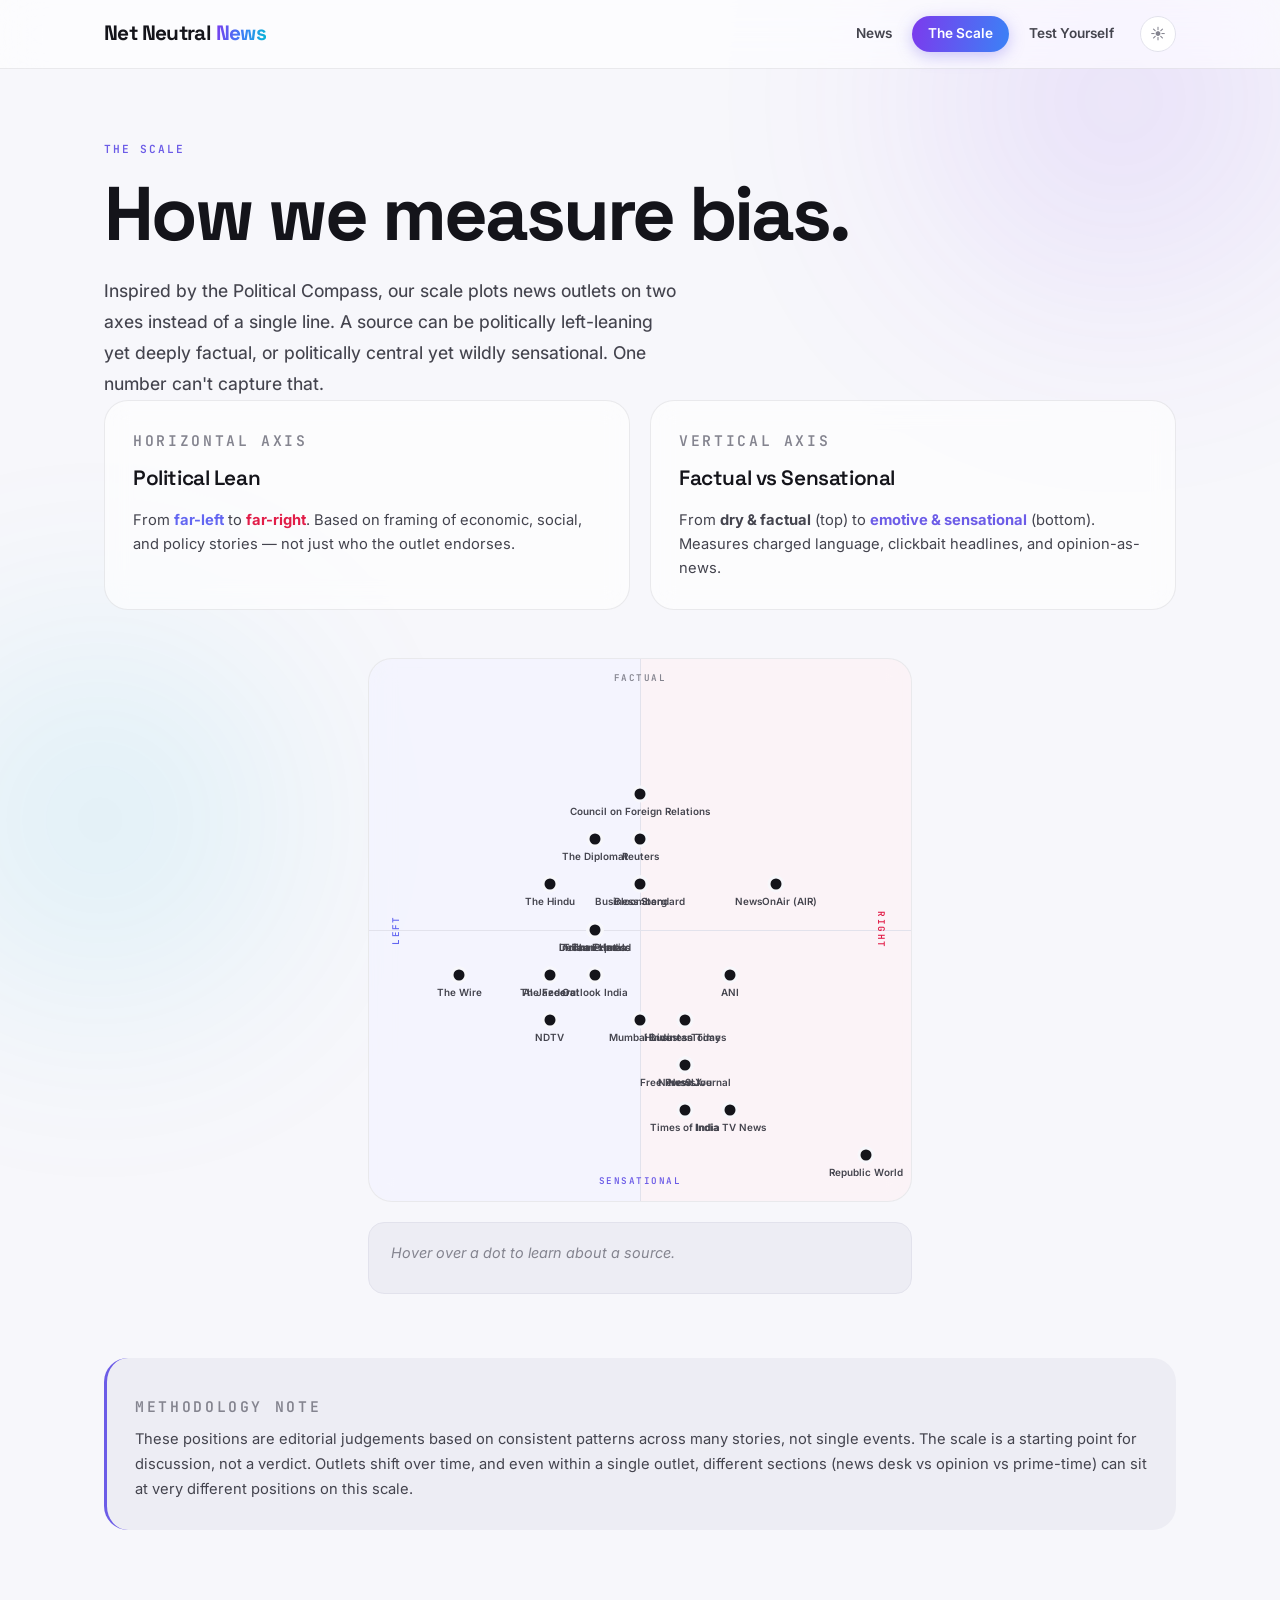
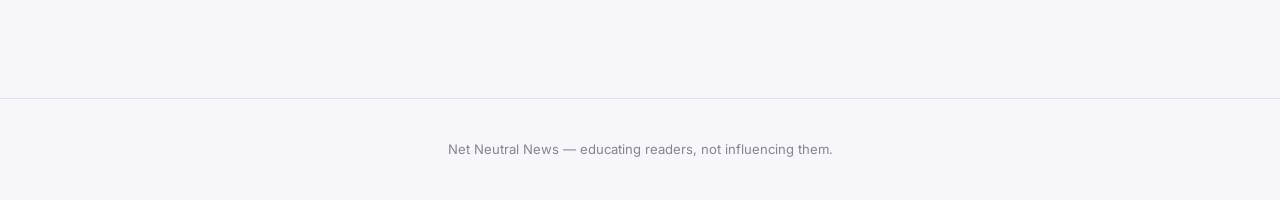
==== commit ca962635: "UI update" ====
--- a/compass/index.html
+++ b/compass/index.html
@@ -10,8 +10,8 @@
     .axis-card .eyebrow { color: var(--ink-3); }
     .axis-card p        { color: var(--ink-2); }
     .method-note .eyebrow { color: var(--ink-3); }
-    .left-col  { color: #4a90e2; }
-    .right-col { color: #c0392b; }
+    .left-col  { color: #6366f1; }
+    .right-col { color: #e11d48; }
   </style>
 </head>
 <body>
--- a/assets/css/style.css
+++ b/assets/css/style.css
@@ -1,66 +1,124 @@
-@import url('https://fonts.googleapis.com/css2?family=Cormorant+Garamond:ital,wght@0,400;0,500;0,600;0,700;1,400;1,600&family=Lora:ital,wght@0,400;0,500;0,600;1,400;1,500&family=Inter:wght@300;400;500;600;700&display=swap');
-
-/* ─── Design tokens (light) ──────────────────────────────────────── */
+@import url('https://fonts.googleapis.com/css2?family=Space+Grotesk:wght@400;500;600;700&family=Inter:wght@400;500;600;700;800&family=JetBrains+Mono:wght@400;600&display=swap');
+
+/* ════════════════════════════════════════════════════════════════
+   NET NEUTRAL NEWS — Gen Z redesign
+   Dark-first · gradient accents · glass cards · big type
+   ════════════════════════════════════════════════════════════════ */
+
 :root {
-  --ink:         #111111;
-  --ink-2:       #444444;
-  --ink-3:       #888888;
-  --ink-4:       #BBBBBB;
-  --paper:       #FAFAF8;
-  --paper-2:     #F3F3F0;
-  --paper-3:     #E8E8E4;
-  --accent:      #1a56db;
-  --accent-2:    #1340a8;
-  --rule:        #DDDDD8;
-
-  --font-display: 'Cormorant Garamond', 'Georgia', serif;
-  --font-body:    'Lora', 'Georgia', serif;
+  /* light mode (secondary) */
+  --ink:      #14141a;
+  --ink-2:    #44444e;
+  --ink-3:    #84848f;
+  --ink-4:    #b8b8c2;
+  --paper:    #f7f7fb;
+  --paper-2:  #ffffff;
+  --paper-3:  #ededf4;
+  --rule:     #e2e2ec;
+
+  --accent:    #6c5ce7;
+  --accent-2:  #4f46e5;
+  --grad-a:    #7c3aed;
+  --grad-b:    #3b82f6;
+  --grad-c:    #06b6d4;
+  --glow:      rgba(108, 92, 231, 0.35);
+
+  --glass:        rgba(255,255,255,0.6);
+  --glass-border: rgba(20,20,26,0.08);
+
+  --font-display: 'Space Grotesk', system-ui, sans-serif;
+  --font-body:    'Inter', system-ui, sans-serif;
   --font-ui:      'Inter', system-ui, sans-serif;
-}
-
-/* ─── Dark mode tokens ───────────────────────────────────────────── */
+  --font-mono:    'JetBrains Mono', monospace;
+
+  --r-sm: 10px;
+  --r-md: 16px;
+  --r-lg: 24px;
+  --r-full: 999px;
+}
+
 body.dark {
-  --ink:         #E8E4DC;
-  --ink-2:       #A8A49C;
-  --ink-3:       #706C66;
-  --ink-4:       #4A4844;
-  --paper:       #141414;
-  --paper-2:     #1C1C1C;
-  --paper-3:     #252525;
-  --accent:      #4d8ef0;
-  --accent-2:    #2d6fd4;
-  --rule:        #2A2A2A;
-}
-
-/* ─── Reset ──────────────────────────────────────────────────────── */
+  --ink:      #f2f2f7;
+  --ink-2:    #b4b4c2;
+  --ink-3:    #74748a;
+  --ink-4:    #44445a;
+  --paper:    #0a0a12;
+  --paper-2:  #12121d;
+  --paper-3:  #1a1a28;
+  --rule:     #232336;
+
+  --accent:    #8b7cf7;
+  --accent-2:  #6c5ce7;
+  --glow:      rgba(139, 124, 247, 0.4);
+
+  --glass:        rgba(18,18,29,0.65);
+  --glass-border: rgba(255,255,255,0.07);
+}
+
+/* ─── Reset ──────────────────────────────────────────────── */
 *, *::before, *::after { box-sizing: border-box; margin: 0; padding: 0; }
-html { font-size: 16px; -webkit-font-smoothing: antialiased; }
+html { font-size: 16px; -webkit-font-smoothing: antialiased; scroll-behavior: smooth; }
 body {
   background: var(--paper);
   color: var(--ink);
   font-family: var(--font-body);
   line-height: 1.6;
   min-height: 100vh;
-  transition: background 0.2s, color 0.2s;
+  transition: background 0.3s, color 0.3s;
+  position: relative;
+  overflow-x: hidden;
 }
 a { color: inherit; text-decoration: none; }
 button { font: inherit; cursor: pointer; border: none; background: none; }
 img { display: block; max-width: 100%; }
-
-/* ─── Navbar ─────────────────────────────────────────────────────── */
+::selection { background: var(--accent); color: #fff; }
+
+/* ─── Ambient gradient blobs ─────────────────────────────── */
+body::before, body::after {
+  content: '';
+  position: fixed;
+  border-radius: 50%;
+  filter: blur(120px);
+  opacity: 0.18;
+  z-index: -1;
+  pointer-events: none;
+}
+body::before {
+  width: 560px; height: 560px;
+  background: radial-gradient(circle, var(--grad-a), transparent 70%);
+  top: -180px; right: -120px;
+}
+body::after {
+  width: 480px; height: 480px;
+  background: radial-gradient(circle, var(--grad-c), transparent 70%);
+  bottom: -160px; left: -140px;
+}
+body.dark::before { opacity: 0.22; }
+body.dark::after  { opacity: 0.16; }
+
+/* ─── Gradient utility ───────────────────────────────────── */
+.grad-text, .logo .accent {
+  background: linear-gradient(100deg, var(--grad-a), var(--grad-b) 55%, var(--grad-c));
+  -webkit-background-clip: text;
+  background-clip: text;
+  color: transparent;
+}
+
+/* ─── Navbar ─────────────────────────────────────────────── */
 .navbar {
-  border-bottom: 1px solid var(--rule);
-  background: var(--paper);
   position: sticky;
   top: 0;
   z-index: 100;
-  transition: background 0.2s, border-color 0.2s;
+  background: var(--glass);
+  backdrop-filter: blur(20px) saturate(1.4);
+  -webkit-backdrop-filter: blur(20px) saturate(1.4);
+  border-bottom: 1px solid var(--glass-border);
 }
 .navbar-inner {
-  max-width: 1100px;
+  max-width: 1120px;
   margin: 0 auto;
-  padding: 0 2rem;
-  height: 60px;
+  padding: 0 1.5rem;
+  height: 68px;
   display: flex;
   align-items: center;
   justify-content: space-between;
@@ -68,58 +126,54 @@
 .logo {
   font-family: var(--font-display);
   font-weight: 700;
-  font-size: 1.5rem;
-  letter-spacing: -0.01em;
-  line-height: 1;
-}
-.logo .accent { color: var(--accent); }
-.nav-links { display: flex; gap: 0.125rem; }
+  font-size: 1.3rem;
+  letter-spacing: -0.03em;
+}
+.nav-links { display: flex; gap: 0.25rem; }
 .nav-link {
-  padding: 0.375rem 0.875rem;
-  border-radius: 3px;
+  padding: 0.45rem 1rem;
+  border-radius: var(--r-full);
   font-family: var(--font-ui);
-  font-size: 0.8125rem;
-  font-weight: 500;
-  letter-spacing: 0.01em;
+  font-size: 0.85rem;
+  font-weight: 600;
   color: var(--ink-2);
-  transition: background 0.15s, color 0.15s;
-}
-.nav-link:hover { color: var(--ink); background: var(--paper-2); }
-.nav-link.active { background: var(--ink); color: var(--paper); }
-
-/* Dark mode toggle */
+  transition: all 0.2s;
+}
+.nav-link:hover { color: var(--ink); background: var(--paper-3); }
+.nav-link.active {
+  background: linear-gradient(100deg, var(--grad-a), var(--grad-b));
+  color: #fff;
+  box-shadow: 0 4px 16px var(--glow);
+}
+
 .dark-toggle {
-  background: none;
   border: 1px solid var(--rule);
   color: var(--ink-3);
-  width: 32px;
-  height: 32px;
-  border-radius: 50%;
-  cursor: pointer;
-  display: flex;
-  align-items: center;
-  justify-content: center;
-  font-size: 14px;
-  transition: border-color 0.15s, color 0.15s, background 0.15s;
+  width: 36px; height: 36px;
+  border-radius: var(--r-full);
+  display: flex; align-items: center; justify-content: center;
+  font-size: 15px;
+  transition: all 0.2s;
   flex-shrink: 0;
   margin-left: 0.5rem;
+  background: var(--paper-2);
 }
 .dark-toggle:hover {
-  border-color: var(--ink-3);
-  color: var(--ink);
-  background: var(--paper-2);
-}
-
-/* ─── Layout ─────────────────────────────────────────────────────── */
-.container        { max-width: 1100px; margin: 0 auto; padding: 4rem 2rem; }
-.container-narrow { max-width:  780px; margin: 0 auto; padding: 4rem 2rem; }
-
-/* ─── Typography ─────────────────────────────────────────────────── */
+  border-color: var(--accent);
+  color: var(--accent);
+  transform: rotate(20deg);
+}
+
+/* ─── Layout ─────────────────────────────────────────────── */
+.container        { max-width: 1120px; margin: 0 auto; padding: 4.5rem 1.5rem; }
+.container-narrow { max-width:  800px; margin: 0 auto; padding: 4.5rem 1.5rem; }
+
+/* ─── Type ───────────────────────────────────────────────── */
 .section-label, .eyebrow {
-  font-family: var(--font-ui);
-  font-size: 0.6875rem;
-  font-weight: 600;
-  letter-spacing: 0.12em;
+  font-family: var(--font-mono);
+  font-size: 0.7rem;
+  font-weight: 600;
+  letter-spacing: 0.18em;
   text-transform: uppercase;
   color: var(--ink-3);
 }
@@ -127,48 +181,58 @@
 
 h1.hero {
   font-family: var(--font-display);
-  font-weight: 600;
-  font-size: clamp(2.5rem, 5vw, 4rem);
-  line-height: 1.05;
-  letter-spacing: -0.02em;
-  margin: 0.75rem 0 1.25rem;
-}
+  font-weight: 700;
+  font-size: clamp(2.75rem, 6.5vw, 4.75rem);
+  line-height: 1.02;
+  letter-spacing: -0.04em;
+  margin: 1rem 0 1.5rem;
+}
+h1.hero .grad-text { display: inline; }
 .lede {
-  font-family: var(--font-body);
-  font-size: 1.125rem;
+  font-size: 1.1rem;
   color: var(--ink-2);
-  line-height: 1.7;
-  max-width: 38rem;
-}
-
-/* ─── Homepage story list ────────────────────────────────────────── */
+  line-height: 1.75;
+  max-width: 36rem;
+  font-weight: 450;
+}
+
+/* ─── Homepage story list ────────────────────────────────── */
 .section-divider {
   display: flex;
   align-items: center;
   gap: 1rem;
-  margin: 3rem 0 1.25rem;
+  margin: 3.5rem 0 1.25rem;
 }
 .section-divider-label {
-  font-family: var(--font-ui);
-  font-size: 0.875rem;
+  font-family: var(--font-display);
+  font-size: 1.05rem;
   font-weight: 700;
-  letter-spacing: 0.15em;
-  text-transform: uppercase;
-  color: var(--accent);
+  letter-spacing: 0.06em;
+  text-transform: uppercase;
+  background: linear-gradient(100deg, var(--grad-a), var(--grad-b));
+  -webkit-background-clip: text;
+  background-clip: text;
+  color: transparent;
   white-space: nowrap;
 }
-.section-divider-rule {
-  flex: 1;
-  height: 1px;
-  background: var(--rule);
-}
+.section-divider-rule { flex: 1; height: 1px; background: var(--rule); }
+
 .story-card {
   display: block;
-  padding: 1.375rem 0;
-  border-bottom: 1px solid var(--rule);
-  transition: none;
-}
-.story-card:first-of-type { border-top: 1px solid var(--rule); }
+  padding: 1.5rem;
+  margin-bottom: 1rem;
+  background: var(--glass);
+  border: 1px solid var(--glass-border);
+  border-radius: var(--r-lg);
+  backdrop-filter: blur(12px);
+  transition: transform 0.25s cubic-bezier(0.2, 0.8, 0.2, 1), border-color 0.25s, box-shadow 0.25s;
+}
+.story-card:first-of-type { border-top: 1px solid var(--glass-border); }
+.story-card:hover {
+  transform: translateY(-3px);
+  border-color: var(--accent);
+  box-shadow: 0 12px 40px -12px var(--glow);
+}
 .story-card-inner {
   display: flex;
   justify-content: space-between;
@@ -178,224 +242,232 @@
 .story-card h2 {
   font-family: var(--font-display);
   font-weight: 600;
-  font-size: 1.375rem;
-  line-height: 1.2;
-  letter-spacing: -0.01em;
-  margin-bottom: 0.375rem;
-  transition: color 0.15s;
+  font-size: 1.3rem;
+  line-height: 1.25;
+  letter-spacing: -0.02em;
+  margin-bottom: 0.4rem;
+  transition: color 0.2s;
 }
 .story-card:hover h2 { color: var(--accent); }
 .story-card .summary {
-  font-family: var(--font-body);
-  font-size: 0.9375rem;
+  font-size: 0.92rem;
   color: var(--ink-2);
-  line-height: 1.55;
-  margin-bottom: 0.5rem;
+  line-height: 1.6;
+  margin-bottom: 0.6rem;
 }
 .story-card .meta {
-  font-family: var(--font-ui);
-  font-size: 0.75rem;
-  color: var(--ink-4);
+  font-family: var(--font-mono);
+  font-size: 0.7rem;
+  color: var(--ink-3);
   display: flex;
   align-items: center;
-  gap: 0.75rem;
+  gap: 0.6rem;
 }
 .story-card .source-count {
   font-family: var(--font-ui);
   font-size: 0.75rem;
-  color: var(--ink-4);
+  font-weight: 600;
+  color: var(--accent);
   white-space: nowrap;
   flex-shrink: 0;
-  padding-top: 0.25rem;
-  transition: color 0.15s;
-}
-.story-card:hover .source-count { color: var(--accent); }
-
-/* ─── Story detail ───────────────────────────────────────────────── */
+  padding: 0.3rem 0.8rem;
+  border: 1px solid var(--rule);
+  border-radius: var(--r-full);
+  transition: all 0.2s;
+}
+.story-card:hover .source-count {
+  background: linear-gradient(100deg, var(--grad-a), var(--grad-b));
+  color: #fff;
+  border-color: transparent;
+}
+
+/* ─── Story detail ───────────────────────────────────────── */
 .back-link {
   font-family: var(--font-ui);
-  font-size: 0.8125rem;
+  font-size: 0.85rem;
+  font-weight: 600;
   color: var(--ink-3);
   display: inline-flex;
   align-items: center;
-  gap: 0.375rem;
+  gap: 0.4rem;
   margin-bottom: 2.5rem;
-  transition: color 0.15s;
-}
-.back-link:hover { color: var(--ink); }
-.story-header {
-  padding-bottom: 2.5rem;
-  margin-bottom: 3rem;
-  border-bottom: 3px double var(--rule);
-}
+  padding: 0.4rem 1rem;
+  border: 1px solid var(--rule);
+  border-radius: var(--r-full);
+  transition: all 0.2s;
+}
+.back-link:hover { color: var(--accent); border-color: var(--accent); }
+
+.story-header { padding-bottom: 2.5rem; margin-bottom: 3rem; border-bottom: 1px solid var(--rule); }
 .story-header .kicker {
-  font-family: var(--font-ui);
-  font-size: 0.6875rem;
+  font-family: var(--font-mono);
+  font-size: 0.7rem;
+  font-weight: 600;
+  letter-spacing: 0.18em;
+  text-transform: uppercase;
+  color: var(--accent);
+  margin-bottom: 0.875rem;
+}
+.story-header h1 {
+  font-family: var(--font-display);
   font-weight: 700;
-  letter-spacing: 0.12em;
-  text-transform: uppercase;
-  color: var(--accent);
-  margin-bottom: 0.75rem;
-}
-.story-header h1 {
-  font-family: var(--font-display);
-  font-weight: 600;
-  font-size: clamp(1.875rem, 4vw, 3rem);
-  line-height: 1.1;
-  letter-spacing: -0.02em;
+  font-size: clamp(1.9rem, 4.5vw, 3.1rem);
+  line-height: 1.08;
+  letter-spacing: -0.03em;
+  margin-bottom: 1.5rem;
+}
+.story-header .standfirst {
+  font-size: 1.05rem;
+  color: var(--ink-2);
+  line-height: 1.75;
+  border-left: 3px solid;
+  border-image: linear-gradient(180deg, var(--grad-a), var(--grad-c)) 1;
+  padding-left: 1.25rem;
+}
+.story-header .meta {
+  font-family: var(--font-mono);
+  font-size: 0.72rem;
+  color: var(--ink-3);
+  margin-top: 1.25rem;
+}
+
+/* ─── Coverage cards ─────────────────────────────────────── */
+.coverage-section-label {
+  font-family: var(--font-mono);
+  font-size: 0.7rem;
+  font-weight: 600;
+  letter-spacing: 0.18em;
+  text-transform: uppercase;
+  color: var(--ink-3);
+  margin-bottom: 2rem;
+}
+.coverage {
   margin-bottom: 1.25rem;
-}
-.story-header .standfirst {
-  font-family: var(--font-body);
-  font-size: 1.1rem;
-  font-style: italic;
-  color: var(--ink-2);
-  line-height: 1.65;
-  border-left: 3px solid var(--accent);
-  padding-left: 1.25rem;
-}
-.story-header .meta {
-  font-family: var(--font-ui);
-  font-size: 0.75rem;
-  color: var(--ink-3);
-  margin-top: 1.25rem;
-}
-
-/* ─── Coverage cards ─────────────────────────────────────────────── */
-.coverage-section-label {
-  font-family: var(--font-ui);
-  font-size: 0.6875rem;
-  font-weight: 700;
-  letter-spacing: 0.12em;
-  text-transform: uppercase;
-  color: var(--ink-3);
-  margin-bottom: 2rem;
-  padding-bottom: 0.75rem;
-  border-bottom: 1px solid var(--rule);
-}
-.coverage {
-  margin-bottom: 2.5rem;
-  padding-bottom: 2.5rem;
-  border-bottom: 1px solid var(--rule);
-}
-.coverage:last-child { border-bottom: none; }
+  padding: 1.75rem;
+  background: var(--glass);
+  border: 1px solid var(--glass-border);
+  border-radius: var(--r-lg);
+  backdrop-filter: blur(12px);
+  transition: border-color 0.25s, box-shadow 0.25s;
+}
+.coverage:hover { border-color: var(--accent); box-shadow: 0 8px 32px -16px var(--glow); }
+.coverage:last-child { margin-bottom: 0; }
 .coverage-head {
   display: flex;
   justify-content: space-between;
   align-items: flex-start;
   gap: 1.5rem;
-  margin-bottom: 1rem;
+  margin-bottom: 1.1rem;
   flex-wrap: wrap;
 }
 .source-name {
   font-family: var(--font-display);
   font-weight: 700;
-  font-size: 1.125rem;
+  font-size: 1.1rem;
   letter-spacing: -0.01em;
 }
 .source-desc {
-  font-family: var(--font-ui);
   font-size: 0.75rem;
   color: var(--ink-3);
   margin-top: 0.2rem;
+  max-width: 28rem;
 }
 .coverage-headline {
   font-family: var(--font-display);
   font-weight: 600;
-  font-size: 1.3rem;
-  line-height: 1.25;
-  letter-spacing: -0.01em;
-  margin-bottom: 0.75rem;
+  font-size: 1.25rem;
+  line-height: 1.3;
+  letter-spacing: -0.02em;
+  margin-bottom: 0.875rem;
 }
 .coverage-excerpt {
-  font-family: var(--font-body);
-  font-size: 0.9375rem;
+  font-size: 0.92rem;
   font-style: italic;
   color: var(--ink-2);
-  line-height: 1.65;
+  line-height: 1.7;
   margin-bottom: 1.25rem;
   padding-left: 1rem;
-  border-left: 2px solid var(--paper-3);
+  border-left: 2px solid var(--rule);
 }
 .bias-notes {
-  background: var(--paper-2);
+  background: var(--paper-3);
+  border-radius: var(--r-md);
   border-left: 3px solid var(--accent);
-  padding: 0.875rem 1rem;
+  padding: 1rem 1.125rem;
 }
 .bias-notes-label {
-  font-family: var(--font-ui);
-  font-size: 0.625rem;
-  font-weight: 700;
-  letter-spacing: 0.12em;
+  font-family: var(--font-mono);
+  font-size: 0.62rem;
+  font-weight: 600;
+  letter-spacing: 0.18em;
   text-transform: uppercase;
   color: var(--accent);
-  margin-bottom: 0.375rem;
-}
-.bias-notes-text {
-  font-family: var(--font-ui);
-  font-size: 0.875rem;
-  color: var(--ink-2);
-  line-height: 1.6;
-}
+  margin-bottom: 0.45rem;
+}
+.bias-notes-text { font-size: 0.875rem; color: var(--ink-2); line-height: 1.65; }
 .read-original {
-  display: inline-block;
-  margin-top: 0.875rem;
-  font-family: var(--font-ui);
-  font-size: 0.75rem;
-  color: var(--ink-3);
-  border-bottom: 1px solid var(--rule);
-  padding-bottom: 1px;
-  transition: color 0.15s, border-color 0.15s;
-}
-.read-original:hover { color: var(--accent); border-color: var(--accent); }
-
-/* ─── Bias mini indicator ────────────────────────────────────────── */
-.bias-indicator { width: 9rem; flex-shrink: 0; }
+  display: inline-flex;
+  align-items: center;
+  gap: 0.3rem;
+  margin-top: 1rem;
+  font-size: 0.78rem;
+  font-weight: 600;
+  color: var(--accent);
+  transition: gap 0.2s;
+}
+.read-original:hover { gap: 0.55rem; }
+
+/* ─── Bias mini indicator ────────────────────────────────── */
+.bias-indicator { width: 9.5rem; flex-shrink: 0; }
 .bias-bar-header {
   display: flex;
   justify-content: space-between;
-  margin-bottom: 0.375rem;
-  font-family: var(--font-ui);
-  font-size: 0.6rem;
-  font-weight: 600;
-  letter-spacing: 0.08em;
+  margin-bottom: 0.4rem;
+  font-family: var(--font-mono);
+  font-size: 0.58rem;
+  font-weight: 600;
+  letter-spacing: 0.1em;
   text-transform: uppercase;
 }
 .bias-bar-header .lbl { color: var(--ink-3); }
-.bias-bar-header .val { color: var(--ink); font-weight: 700; }
+.bias-bar-header .val { color: var(--ink); }
 .bias-bar {
   position: relative;
-  height: 4px;
-  border-radius: 2px;
+  height: 6px;
+  border-radius: var(--r-full);
   background: linear-gradient(to right,
-    #1a56db 0%, #4a90e2 20%, #a8c7f5 38%,
-    #2a9d5c 50%,
-    #f5a8a8 62%, #e05252 80%, #8b1a1a 100%);
+    #6366f1 0%, #818cf8 22%, #c4b5fd 38%,
+    #34d399 50%,
+    #fbbf24 62%, #fb7185 80%, #e11d48 100%);
 }
 .bias-marker {
   position: absolute;
   top: 50%;
   transform: translate(-50%, -50%);
-  width: 10px; height: 10px;
+  width: 13px; height: 13px;
   background: var(--ink);
   border-radius: 50%;
-  border: 2px solid var(--paper);
-  box-shadow: 0 1px 3px rgba(0,0,0,0.3);
-}
-
-/* ─── Reflection block ───────────────────────────────────────────── */
+  border: 2.5px solid var(--paper);
+  box-shadow: 0 2px 6px rgba(0,0,0,0.35);
+}
+
+/* ─── Reflection block ───────────────────────────────────── */
 .reflection {
-  background: var(--paper-3);
-  border: 1px solid var(--rule);
+  position: relative;
   padding: 2.5rem;
   margin-top: 4rem;
-}
-body.dark .reflection { background: var(--paper-2); }
+  border-radius: var(--r-lg);
+  background:
+    linear-gradient(var(--paper-2), var(--paper-2)) padding-box,
+    linear-gradient(120deg, var(--grad-a), var(--grad-b), var(--grad-c)) border-box;
+  border: 1.5px solid transparent;
+  overflow: hidden;
+}
 .reflection .kicker {
-  font-family: var(--font-ui);
-  font-size: 0.6875rem;
-  font-weight: 600;
-  letter-spacing: 0.12em;
+  font-family: var(--font-mono);
+  font-size: 0.68rem;
+  font-weight: 600;
+  letter-spacing: 0.18em;
   text-transform: uppercase;
   color: var(--accent);
   margin-bottom: 0.75rem;
@@ -403,295 +475,304 @@
 .reflection h3 {
   font-family: var(--font-display);
   font-weight: 600;
-  font-size: 1.625rem;
+  font-size: 1.55rem;
   line-height: 1.3;
-  letter-spacing: -0.01em;
-  margin-bottom: 1.25rem;
-  color: var(--ink);
+  letter-spacing: -0.02em;
+  margin-bottom: 1.5rem;
 }
 .reflection .quiet { color: var(--ink-3); }
 
-/* ─── Buttons ────────────────────────────────────────────────────── */
+/* ─── Buttons ────────────────────────────────────────────── */
 .btn {
   display: inline-block;
-  padding: 0.5rem 1.25rem;
-  background: var(--accent);
+  padding: 0.6rem 1.5rem;
+  background: linear-gradient(100deg, var(--grad-a), var(--grad-b));
   color: #fff;
   font-family: var(--font-ui);
-  font-size: 0.8125rem;
-  font-weight: 600;
-  letter-spacing: 0.02em;
-  border: none;
-  cursor: pointer;
-  transition: background 0.15s;
-}
-.btn:hover { background: var(--accent-2); }
-.btn-dark { background: var(--ink); color: var(--paper); }
-.btn-dark:hover { background: var(--accent); color: #fff; }
+  font-size: 0.85rem;
+  font-weight: 700;
+  border-radius: var(--r-full);
+  transition: transform 0.2s, box-shadow 0.2s;
+  box-shadow: 0 4px 16px var(--glow);
+}
+.btn:hover { transform: translateY(-2px); box-shadow: 0 8px 28px var(--glow); }
+.btn:active { transform: translateY(0); }
+.btn:disabled { box-shadow: none; }
+.btn-dark {
+  background: var(--ink);
+  color: var(--paper);
+  box-shadow: none;
+}
+.btn-dark:hover { box-shadow: 0 6px 20px rgba(0,0,0,0.2); }
 .btn-ghost {
   background: transparent;
   color: var(--ink);
-  border: 1px solid var(--rule);
-}
-.btn-ghost:hover { background: var(--paper-2); border-color: var(--ink-4); }
-
-/* ─── Compass page ───────────────────────────────────────────────── */
+  border: 1.5px solid var(--rule);
+  box-shadow: none;
+}
+.btn-ghost:hover { border-color: var(--accent); color: var(--accent); box-shadow: none; }
+
+/* ─── Compass page ───────────────────────────────────────── */
 .compass-axes-grid {
   display: grid;
   grid-template-columns: 1fr 1fr;
-  gap: 1.5rem;
+  gap: 1.25rem;
   margin-bottom: 3rem;
 }
 @media (max-width: 680px) { .compass-axes-grid { grid-template-columns: 1fr; } }
 .axis-card {
-  border: 1px solid var(--rule);
-  padding: 1.5rem;
-  background: var(--paper-2);
+  padding: 1.75rem;
+  background: var(--glass);
+  border: 1px solid var(--glass-border);
+  border-radius: var(--r-lg);
+  backdrop-filter: blur(12px);
 }
 .axis-card h3 {
   font-family: var(--font-display);
   font-weight: 600;
-  font-size: 1.375rem;
-  letter-spacing: -0.01em;
-  margin: 0.5rem 0 0.75rem;
-}
-.axis-card p { font-size: 0.9375rem; color: var(--ink-2); line-height: 1.6; }
+  font-size: 1.3rem;
+  letter-spacing: -0.02em;
+  margin: 0.6rem 0 0.75rem;
+}
+.axis-card p { font-size: 0.92rem; color: var(--ink-2); line-height: 1.65; }
 .compass-plot-wrapper { max-width: 34rem; margin: 0 auto; }
 .compass-plot {
   position: relative;
   aspect-ratio: 1;
-  border: 1px solid var(--rule);
-  background: var(--paper-2);
+  border: 1px solid var(--glass-border);
+  background: var(--glass);
+  border-radius: var(--r-lg);
+  backdrop-filter: blur(12px);
   overflow: hidden;
 }
 .compass-quadrants { position: absolute; inset: 0; display: grid; grid-template: 1fr 1fr / 1fr 1fr; }
 .compass-quadrants > div:nth-child(1),
-.compass-quadrants > div:nth-child(3) { background: rgba(26,86,219,0.04); }
+.compass-quadrants > div:nth-child(3) { background: rgba(99,102,241,0.05); }
 .compass-quadrants > div:nth-child(2),
-.compass-quadrants > div:nth-child(4) { background: rgba(178,34,34,0.04); }
+.compass-quadrants > div:nth-child(4) { background: rgba(225,29,72,0.04); }
 .compass-axis-h, .compass-axis-v { position: absolute; background: var(--rule); }
 .compass-axis-h { top: 50%; left: 0; right: 0; height: 1px; }
 .compass-axis-v { left: 50%; top: 0; bottom: 0; width: 1px; }
 .compass-label {
   position: absolute;
-  font-family: var(--font-ui);
-  font-size: 0.6rem;
-  font-weight: 700;
-  letter-spacing: 0.12em;
-  text-transform: uppercase;
-}
-.compass-label.top    { top: 0.625rem; left: 50%; transform: translateX(-50%); color: var(--ink-3); }
-.compass-label.bottom { bottom: 0.625rem; left: 50%; transform: translateX(-50%); color: var(--accent); }
-.compass-label.left   { left: 0.625rem; top: 50%; transform: translateY(-50%) rotate(-90deg); color: #1a56db; }
-.compass-label.right  { right: 0.625rem; top: 50%; transform: translateY(-50%) rotate(90deg); color: #8b1a1a; }
-.compass-dot {
-  position: absolute;
-  cursor: pointer;
-  transform: translate(-50%, -50%);
-  z-index: 2;
-}
+  font-family: var(--font-mono);
+  font-size: 0.58rem;
+  font-weight: 600;
+  letter-spacing: 0.16em;
+  text-transform: uppercase;
+}
+.compass-label.top    { top: 0.75rem; left: 50%; transform: translateX(-50%); color: var(--ink-3); }
+.compass-label.bottom { bottom: 0.75rem; left: 50%; transform: translateX(-50%); color: var(--accent); }
+.compass-label.left   { left: 0.75rem; top: 50%; transform: translateY(-50%) rotate(-90deg); color: #6366f1; }
+.compass-label.right  { right: 0.75rem; top: 50%; transform: translateY(-50%) rotate(90deg); color: #e11d48; }
+.compass-dot { position: absolute; cursor: pointer; transform: translate(-50%, -50%); z-index: 2; }
 .compass-dot .point {
-  width: 10px; height: 10px;
+  width: 11px; height: 11px;
   border-radius: 50%;
   background: var(--ink);
   box-shadow: 0 0 0 3px var(--paper);
-  transition: transform 0.15s;
-}
-.compass-dot:hover .point { transform: scale(1.6); }
+  transition: transform 0.2s;
+}
+.compass-dot:hover .point { transform: scale(1.7); }
 .compass-dot .dot-label {
   position: absolute;
-  top: 14px; left: 50%;
+  top: 15px; left: 50%;
   transform: translateX(-50%);
   white-space: nowrap;
-  font-family: var(--font-ui);
-  font-size: 0.625rem;
-  font-weight: 600;
-  color: var(--ink);
+  font-size: 0.62rem;
+  font-weight: 600;
+  color: var(--ink-2);
 }
 .compass-dot.user-dot .point {
-  background: var(--accent);
-  width: 14px; height: 14px;
-  box-shadow: 0 0 0 4px rgba(26,86,219,0.2);
-}
-.compass-dot.user-dot .dot-label { color: var(--accent); font-size: 0.6875rem; top: 18px; }
+  width: 16px; height: 16px;
+  background: linear-gradient(120deg, var(--grad-a), var(--grad-b));
+  box-shadow: 0 0 0 5px var(--glow);
+}
+.compass-dot.user-dot .dot-label { color: var(--accent); font-size: 0.7rem; font-weight: 700; top: 20px; }
 .compass-info {
   margin-top: 1.25rem;
-  padding: 1rem 1.25rem;
+  padding: 1.125rem 1.375rem;
   background: var(--paper-3);
   border: 1px solid var(--rule);
+  border-radius: var(--r-md);
   min-height: 4.5rem;
 }
-.compass-info.empty { color: var(--ink-3); font-style: italic; font-family: var(--font-body); font-size: 0.9375rem; }
-.compass-info .name { font-family: var(--font-display); font-weight: 700; font-size: 1.125rem; }
-.compass-info .desc { font-family: var(--font-ui); font-size: 0.8125rem; color: var(--ink-2); margin-top: 0.25rem; }
+.compass-info.empty { color: var(--ink-3); font-style: italic; font-size: 0.9rem; }
+.compass-info .name { font-family: var(--font-display); font-weight: 700; font-size: 1.1rem; }
+.compass-info .desc { font-size: 0.82rem; color: var(--ink-2); margin-top: 0.3rem; }
 
 .method-note {
   margin-top: 4rem;
-  padding: 1.5rem;
-  border-left: 3px solid var(--ink);
-  background: var(--paper-2);
-}
-.method-note p { font-family: var(--font-body); font-size: 0.9375rem; color: var(--ink-2); margin-top: 0.5rem; line-height: 1.65; }
-
-/* ─── Quiz ───────────────────────────────────────────────────────── */
+  padding: 1.75rem;
+  border-radius: var(--r-lg);
+  background: var(--paper-3);
+  border-left: 3px solid var(--accent);
+}
+.method-note p { font-size: 0.92rem; color: var(--ink-2); margin-top: 0.5rem; line-height: 1.7; }
+
+/* ─── Quiz ───────────────────────────────────────────────── */
 .quiz-progress-meta {
   display: flex;
   justify-content: space-between;
-  font-family: var(--font-ui);
-  font-size: 0.75rem;
-  color: var(--ink-3);
-  margin-bottom: 0.625rem;
+  font-family: var(--font-mono);
+  font-size: 0.7rem;
+  color: var(--ink-3);
+  margin-bottom: 0.7rem;
 }
 .quiz-progress-bar {
-  height: 2px;
-  background: var(--rule);
+  height: 5px;
+  background: var(--paper-3);
+  border-radius: var(--r-full);
   margin-bottom: 3rem;
+  overflow: hidden;
 }
 .quiz-progress-fill {
   height: 100%;
-  background: var(--accent);
-  transition: width 0.3s;
+  background: linear-gradient(90deg, var(--grad-a), var(--grad-b), var(--grad-c));
+  border-radius: var(--r-full);
+  transition: width 0.35s cubic-bezier(0.2, 0.8, 0.2, 1);
 }
 .quiz-question {
   font-family: var(--font-display);
   font-weight: 600;
-  font-size: clamp(1.375rem, 3vw, 1.875rem);
+  font-size: clamp(1.4rem, 3vw, 1.85rem);
   line-height: 1.25;
-  letter-spacing: -0.01em;
+  letter-spacing: -0.02em;
   margin-bottom: 2rem;
 }
-.quiz-options { display: flex; flex-direction: column; gap: 0.625rem; margin-bottom: 2rem; }
+.quiz-options { display: flex; flex-direction: column; gap: 0.7rem; margin-bottom: 2rem; }
 .quiz-option {
   width: 100%;
   text-align: left;
-  padding: 0.875rem 1rem;
-  border: 1px solid var(--rule);
-  background: var(--paper-2);
-  font-family: var(--font-body);
-  font-size: 0.9375rem;
+  padding: 1rem 1.25rem;
+  border: 1.5px solid var(--rule);
+  background: var(--glass);
+  border-radius: var(--r-md);
+  font-size: 0.92rem;
   color: var(--ink);
-  cursor: pointer;
-  transition: border-color 0.15s, background 0.15s;
   line-height: 1.5;
-}
-.quiz-option:hover:not(:disabled) { border-color: var(--ink-3); background: var(--paper-3); }
-.quiz-option.correct  { border-color: #2a9d5c; background: rgba(42,157,92,0.1); color: var(--ink); }
-.quiz-option.wrong    { border-color: var(--accent); background: rgba(26,86,219,0.05); }
+  transition: all 0.2s;
+}
+.quiz-option:hover:not(:disabled) { border-color: var(--accent); transform: translateX(4px); }
+.quiz-option.correct  { border-color: #34d399; background: rgba(52,211,153,0.08); }
+.quiz-option.wrong    { border-color: #fb7185; background: rgba(251,113,133,0.06); }
 .quiz-option.dimmed   { opacity: 0.4; }
 .quiz-option:disabled { cursor: default; }
 .quiz-explanation {
-  padding: 1.25rem;
+  padding: 1.375rem;
   background: var(--paper-3);
-  border: 1px solid var(--rule);
+  border-radius: var(--r-md);
   border-left: 3px solid var(--accent);
   margin-bottom: 1.5rem;
 }
 .quiz-explanation .label {
-  font-family: var(--font-ui);
-  font-size: 0.625rem;
-  font-weight: 700;
-  letter-spacing: 0.12em;
+  font-family: var(--font-mono);
+  font-size: 0.62rem;
+  font-weight: 600;
+  letter-spacing: 0.18em;
   text-transform: uppercase;
   color: var(--accent);
   margin-bottom: 0.5rem;
 }
-.quiz-explanation p {
-  font-family: var(--font-body);
-  font-size: 0.9375rem;
-  line-height: 1.65;
-  color: var(--ink-2);
-}
-
-.mode-chooser { display: grid; grid-template-columns: 1fr 1fr; gap: 1.5rem; }
+.quiz-explanation p { font-size: 0.92rem; line-height: 1.7; color: var(--ink-2); }
+
+/* Mode cards */
+.mode-chooser { display: grid; grid-template-columns: 1fr 1fr; gap: 1.25rem; }
 @media (max-width: 580px) { .mode-chooser { grid-template-columns: 1fr; } }
 .mode-card {
   display: block;
   padding: 2rem;
-  border: 1px solid var(--rule);
-  background: var(--paper-2);
-  transition: border-color 0.15s, background 0.15s;
-}
-.mode-card:hover { border-color: var(--ink-3); background: var(--paper-3); }
+  background: var(--glass);
+  border: 1px solid var(--glass-border);
+  border-radius: var(--r-lg);
+  backdrop-filter: blur(12px);
+  transition: transform 0.25s cubic-bezier(0.2, 0.8, 0.2, 1), border-color 0.25s, box-shadow 0.25s;
+}
+.mode-card:hover {
+  transform: translateY(-4px);
+  border-color: var(--accent);
+  box-shadow: 0 16px 48px -16px var(--glow);
+}
 .mode-card h2 {
   font-family: var(--font-display);
   font-weight: 600;
-  font-size: 1.375rem;
-  letter-spacing: -0.01em;
-  margin: 0.5rem 0 0.75rem;
-}
-.mode-card p { font-family: var(--font-body); font-size: 0.9375rem; color: var(--ink-2); line-height: 1.6; }
-
+  font-size: 1.35rem;
+  letter-spacing: -0.02em;
+  margin: 0.6rem 0 0.75rem;
+}
+.mode-card p { font-size: 0.92rem; color: var(--ink-2); line-height: 1.65; }
+
+/* Quiz result */
 .quiz-result { text-align: center; }
 .quiz-score {
   font-family: var(--font-display);
-  font-weight: 600;
-  font-size: 5rem;
+  font-weight: 700;
+  font-size: 5.5rem;
   line-height: 1;
   margin: 0.5rem 0;
-  letter-spacing: -0.03em;
+  letter-spacing: -0.04em;
+  background: linear-gradient(100deg, var(--grad-a), var(--grad-b), var(--grad-c));
+  -webkit-background-clip: text;
+  background-clip: text;
+  color: transparent;
 }
 .quiz-verdict {
   font-family: var(--font-display);
-  font-weight: 600;
-  font-size: 1.75rem;
-  letter-spacing: -0.01em;
+  font-weight: 700;
+  font-size: 1.7rem;
+  letter-spacing: -0.02em;
   margin-bottom: 1rem;
 }
-.quiz-result-text {
-  font-family: var(--font-body);
-  color: var(--ink-2);
-  max-width: 32rem;
-  margin: 0 auto 2rem;
-  line-height: 1.7;
-}
+.quiz-result-text { color: var(--ink-2); max-width: 32rem; margin: 0 auto 2rem; line-height: 1.75; }
 .quiz-result-actions { display: flex; gap: 0.75rem; justify-content: center; flex-wrap: wrap; }
 
-.share-row {
-  margin-top: 1.5rem;
+.share-row, .share-url-row {
+  margin-top: 1.25rem;
   padding: 0.875rem 1rem;
-  background: var(--paper-2);
+  background: var(--paper-3);
   border: 1px solid var(--rule);
+  border-radius: var(--r-md);
   display: flex;
-  gap: 0.5rem;
+  gap: 0.6rem;
   align-items: center;
 }
-.share-row input {
+.share-row input, .share-url-row input {
   flex: 1;
-  padding: 0.375rem 0.625rem;
+  padding: 0.45rem 0.7rem;
   border: 1px solid var(--rule);
+  border-radius: var(--r-sm);
   background: var(--paper);
-  font-family: var(--font-ui);
-  font-size: 0.8125rem;
+  font-family: var(--font-mono);
+  font-size: 0.75rem;
   color: var(--ink);
   outline: none;
 }
 .copy-feedback {
-  font-family: var(--font-ui);
   font-size: 0.75rem;
-  color: #2a9d5c;
+  font-weight: 600;
+  color: #34d399;
   opacity: 0;
   transition: opacity 0.2s;
 }
 .copy-feedback.show { opacity: 1; }
 
-/* ─── Footer ─────────────────────────────────────────────────────── */
+/* ─── Footer ─────────────────────────────────────────────── */
 footer {
   border-top: 1px solid var(--rule);
   margin-top: 6rem;
-  padding: 2rem;
+  padding: 2.5rem;
   text-align: center;
-  font-family: var(--font-ui);
-  font-size: 0.8125rem;
-  color: var(--ink-3);
-  letter-spacing: 0.02em;
-}
-
-/* ─── Utilities ──────────────────────────────────────────────────── */
+  font-size: 0.82rem;
+  color: var(--ink-3);
+}
+
+/* ─── Utilities ──────────────────────────────────────────── */
 .hidden { display: none !important; }
-.empty  { font-family: var(--font-ui); font-size: 0.9375rem; color: var(--ink-3); }
+.empty  { font-size: 0.92rem; color: var(--ink-3); }
 
 @media (max-width: 640px) {
   .container, .container-narrow { padding: 2.5rem 1.25rem; }
   .navbar-inner { padding: 0 1.25rem; }
-  h1.hero { font-size: 2.25rem; }
-}
+  h1.hero { font-size: 2.4rem; }
+  .story-card-inner { flex-direction: column; gap: 0.75rem; }
+}
